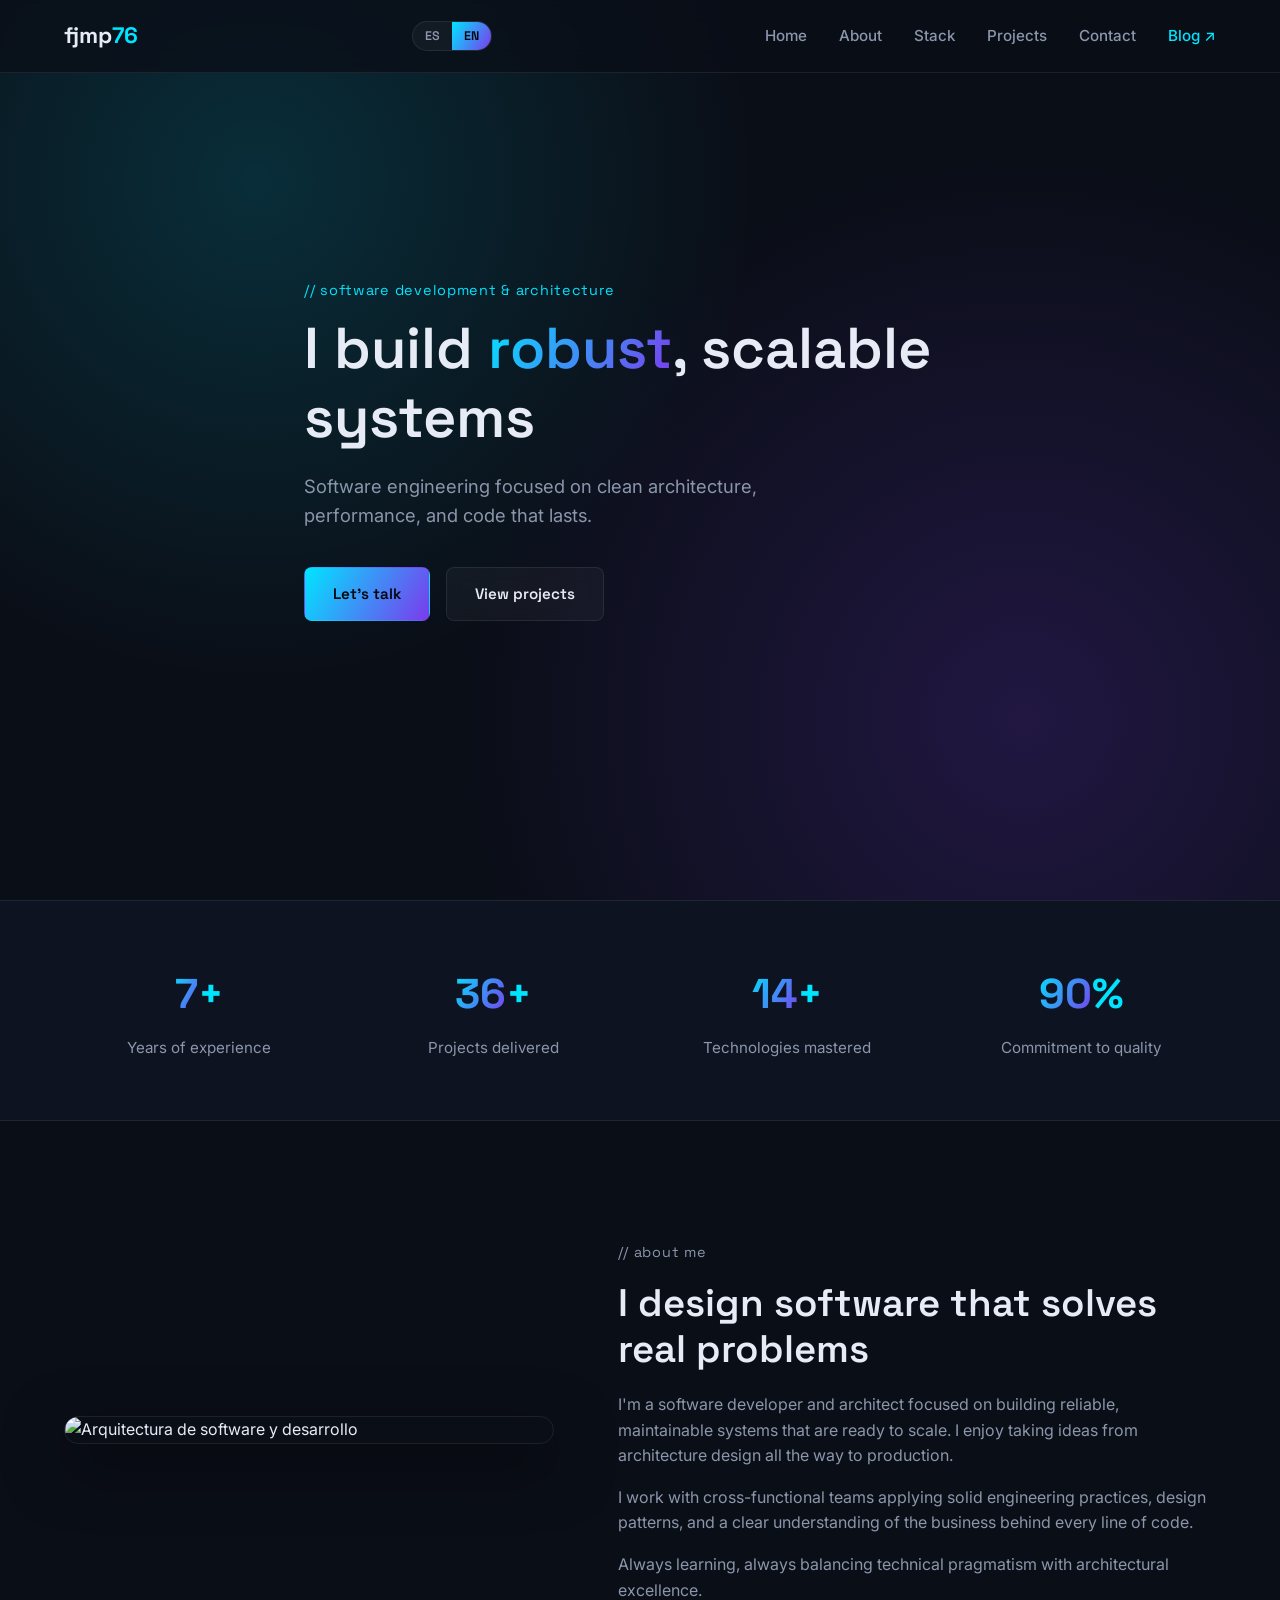
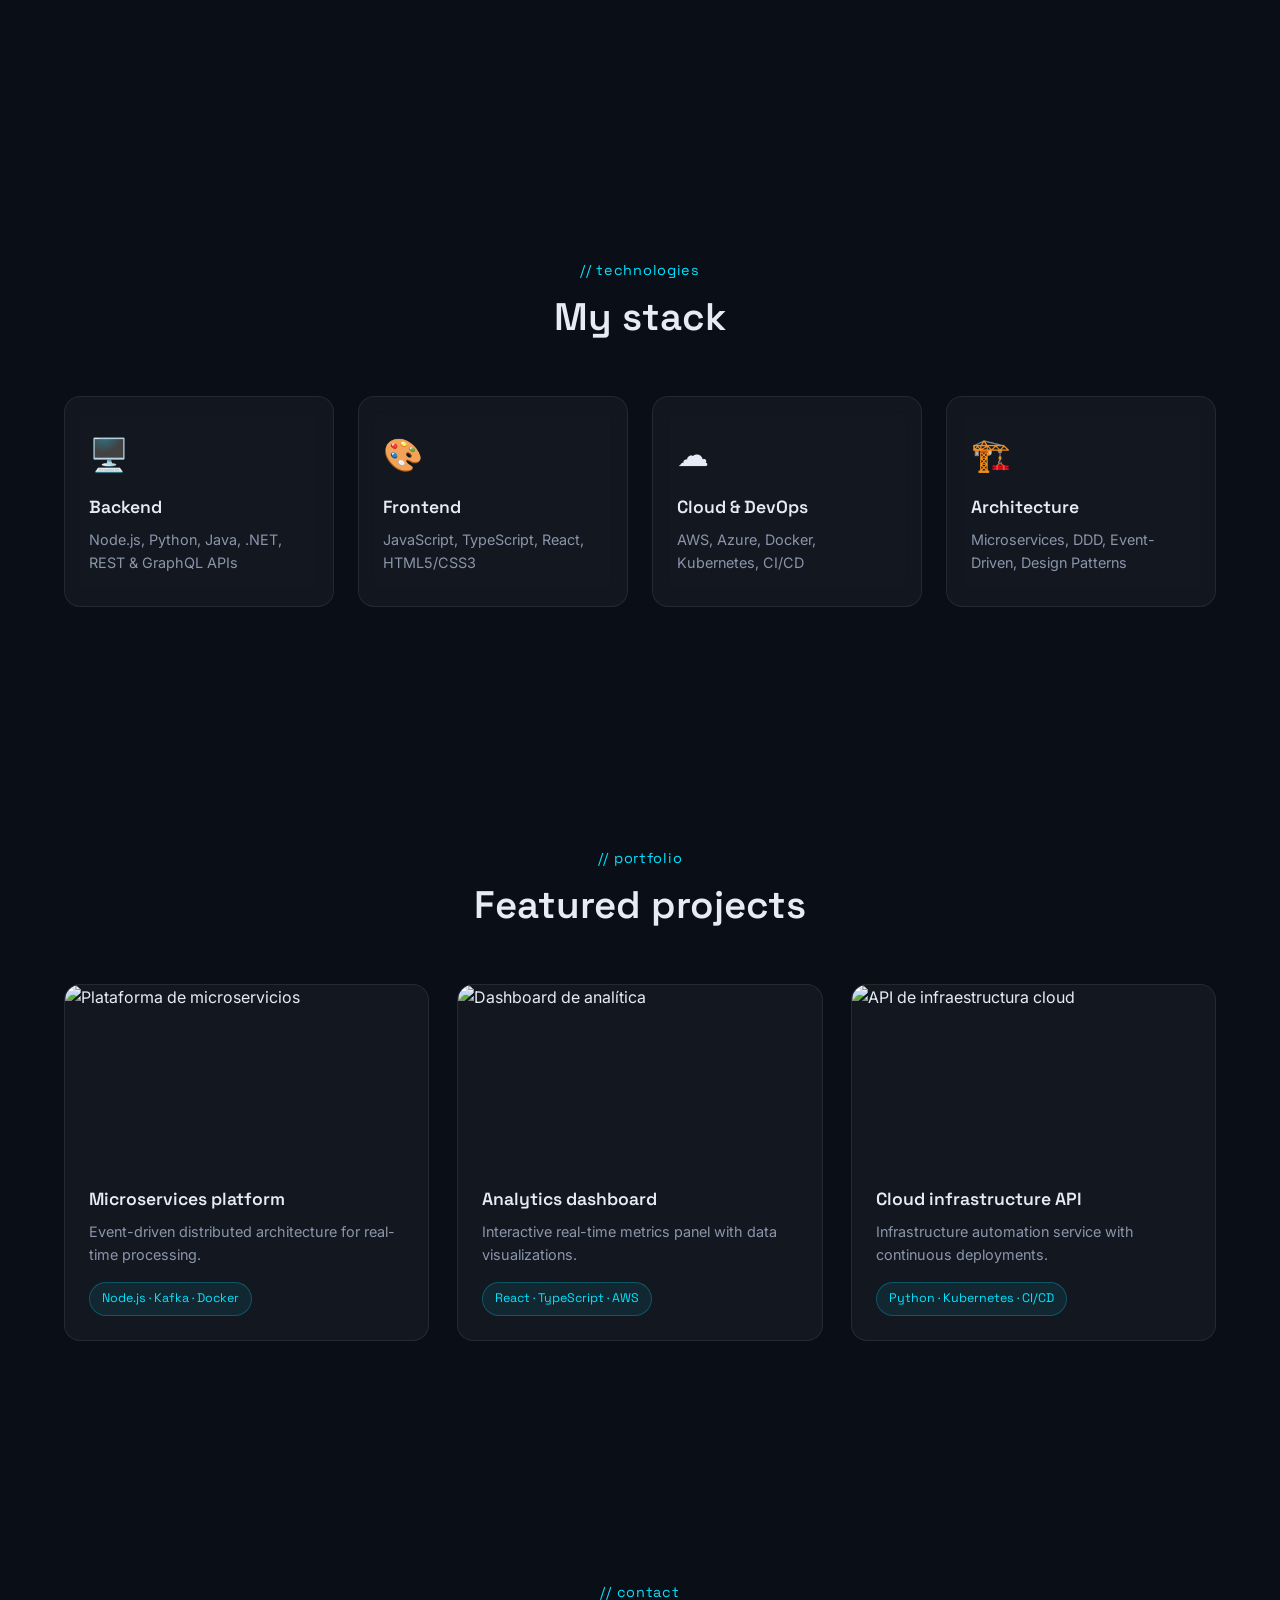
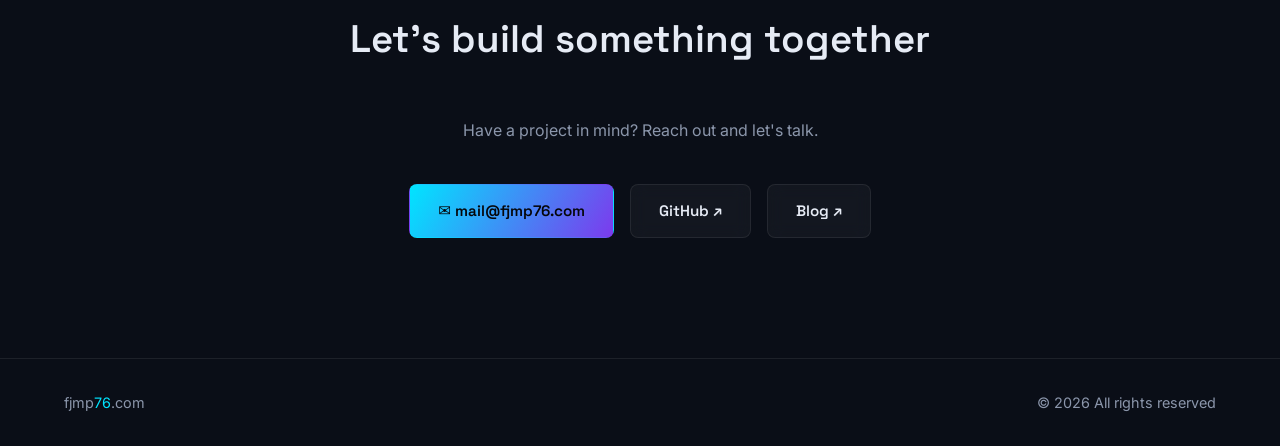
==== index.html @ 8eade1a6 "initial site" ====
<!DOCTYPE html>
<html lang="en">
<head>
<meta charset="UTF-8" />
<meta name="viewport" content="width=device-width, initial-scale=1.0" />
<title>fjmp76 — Software Developer &amp; Architect</title>
<meta name="description" content="fjmp76 — Desarrollo y arquitectura de software / Software development &amp; architecture. Contacto: mail@fjmp76.com" />
<link rel="icon" href="data:image/svg+xml,<svg xmlns=%22http://www.w3.org/2000/svg%22 viewBox=%220 0 100 100%22><text y=%22.9em%22 font-size=%2290%22>⚡</text></svg>" />
<link rel="preconnect" href="https://fonts.googleapis.com" />
<link rel="preconnect" href="https://fonts.gstatic.com" crossorigin />
<link href="https://fonts.googleapis.com/css2?family=Space+Grotesk:wght@400;500;600;700&family=Inter:wght@400;500;600&display=swap" rel="stylesheet" />
<link rel="stylesheet" href="css/style.css" />
</head>
<body>

<header class="site-header" id="top">
  <nav class="nav container">
    <a href="#top" class="logo">fjmp<span class="accent">76</span></a>
    <div class="nav-right">
      <div class="lang-switch" id="langSwitch" role="group" aria-label="Language selector">
        <button type="button" class="lang-btn" data-lang="es">ES</button>
        <button type="button" class="lang-btn active" data-lang="en">EN</button>
      </div>
      <button class="nav-toggle" id="navToggle" aria-label="Abrir menú" aria-expanded="false">
        <span></span><span></span><span></span>
      </button>
    </div>
    <ul class="nav-links" id="navLinks">
      <li><a href="#top" data-i18n="nav.home">Inicio</a></li>
      <li><a href="#about" data-i18n="nav.about">Sobre mí</a></li>
      <li><a href="#stack" data-i18n="nav.stack">Stack</a></li>
      <li><a href="#projects" data-i18n="nav.projects">Proyectos</a></li>
      <li><a href="#contact" data-i18n="nav.contact">Contacto</a></li>
      <li><a href="https://blog.fjmp76.com" target="_blank" rel="noopener" class="nav-blog">Blog ↗</a></li>
    </ul>
  </nav>
</header>

<main>

  <section class="hero">
    <div class="hero-bg" style="background-image:url('https://images.unsplash.com/photo-1518770660439-4636190af475?auto=format&fit=crop&w=1920&q=80');"></div>
    <div class="hero-overlay"></div>
    <div class="container hero-content">
      <p class="eyebrow" data-i18n="hero.eyebrow">// desarrollo &amp; arquitectura de software</p>
      <h1 data-i18n-html="hero.title">Construyo sistemas <span class="gradient-text">robustos</span> y escalables</h1>
      <p class="hero-tagline" data-i18n="hero.tagline">Ingeniería de software con foco en arquitectura limpia, rendimiento y código que perdura.</p>
      <div class="hero-actions">
        <a href="#contact" class="btn btn-primary" data-i18n="hero.cta1">Hablemos</a>
        <a href="#projects" class="btn btn-ghost" data-i18n="hero.cta2">Ver proyectos</a>
      </div>
    </div>
  </section>

  <section class="stats reveal">
    <div class="container stats-grid">
      <div class="stat">
        <span class="stat-number" data-target="8">0</span><span class="stat-suffix">+</span>
        <p data-i18n="stats.exp">Años de experiencia</p>
      </div>
      <div class="stat">
        <span class="stat-number" data-target="40">0</span><span class="stat-suffix">+</span>
        <p data-i18n="stats.projects">Proyectos entregados</p>
      </div>
      <div class="stat">
        <span class="stat-number" data-target="15">0</span><span class="stat-suffix">+</span>
        <p data-i18n="stats.tech">Tecnologías dominadas</p>
      </div>
      <div class="stat">
        <span class="stat-number" data-target="100">0</span><span class="stat-suffix">%</span>
        <p data-i18n="stats.quality">Compromiso con la calidad</p>
      </div>
    </div>
  </section>

  <section id="about" class="about reveal">
    <div class="container about-grid">
      <div class="about-image">
        <img src="https://images.unsplash.com/photo-1555066931-4365d14bab8c?auto=format&fit=crop&w=900&q=80" alt="Arquitectura de software y desarrollo" loading="lazy" />
      </div>
      <div class="about-text">
        <p class="eyebrow" data-i18n="about.eyebrow">// sobre mí</p>
        <h2 data-i18n="about.title">Diseño software que resuelve problemas reales</h2>
        <p data-i18n="about.p1">Soy desarrollador y arquitecto de software enfocado en construir sistemas confiables, mantenibles y preparados para escalar. Disfruto llevar ideas desde el diseño de arquitectura hasta producción.</p>
        <p data-i18n="about.p2">Trabajo con equipos multidisciplinarios aplicando buenas prácticas de ingeniería, patrones de diseño y una visión clara del negocio detrás de cada línea de código.</p>
        <p data-i18n="about.p3">Siempre en constante aprendizaje, buscando el balance entre pragmatismo técnico y excelencia arquitectónica.</p>
      </div>
    </div>
  </section>

  <section id="stack" class="stack reveal">
    <div class="container">
      <p class="eyebrow center" data-i18n="stack.eyebrow">// tecnologías</p>
      <h2 class="center" data-i18n="stack.title">Mi stack</h2>
      <div class="stack-grid">
        <article class="stack-card">
          <div class="stack-icon">🖥️</div>
          <h3 data-i18n="stack.backend.title">Backend</h3>
          <p data-i18n="stack.backend.desc">Node.js, Python, Java, .NET, APIs REST &amp; GraphQL</p>
        </article>
        <article class="stack-card">
          <div class="stack-icon">🎨</div>
          <h3 data-i18n="stack.frontend.title">Frontend</h3>
          <p data-i18n="stack.frontend.desc">JavaScript, TypeScript, React, HTML5/CSS3</p>
        </article>
        <article class="stack-card">
          <div class="stack-icon">☁️</div>
          <h3 data-i18n="stack.cloud.title">Cloud &amp; DevOps</h3>
          <p data-i18n="stack.cloud.desc">AWS, Azure, Docker, Kubernetes, CI/CD</p>
        </article>
        <article class="stack-card">
          <div class="stack-icon">🏗️</div>
          <h3 data-i18n="stack.arch.title">Arquitectura</h3>
          <p data-i18n="stack.arch.desc">Microservicios, DDD, Event-Driven, Patrones de diseño</p>
        </article>
      </div>
    </div>
  </section>

  <section id="projects" class="projects reveal">
    <div class="container">
      <p class="eyebrow center" data-i18n="projects.eyebrow">// portafolio</p>
      <h2 class="center" data-i18n="projects.title">Proyectos destacados</h2>
      <div class="projects-grid">
        <article class="project-card">
          <img src="https://images.unsplash.com/photo-1461749280684-dccba630e2f6?auto=format&fit=crop&w=800&q=80" alt="Plataforma de microservicios" loading="lazy" />
          <div class="project-info">
            <h3 data-i18n="projects.p1.title">Plataforma de microservicios</h3>
            <p data-i18n="projects.p1.desc">Arquitectura distribuida orientada a eventos para procesamiento en tiempo real.</p>
            <span class="tag">Node.js · Kafka · Docker</span>
          </div>
        </article>
        <article class="project-card">
          <img src="https://images.unsplash.com/photo-1498050108023-c5249f4df085?auto=format&fit=crop&w=800&q=80" alt="Dashboard de analítica" loading="lazy" />
          <div class="project-info">
            <h3 data-i18n="projects.p2.title">Dashboard de analítica</h3>
            <p data-i18n="projects.p2.desc">Panel interactivo de métricas en tiempo real con visualizaciones de datos.</p>
            <span class="tag">React · TypeScript · AWS</span>
          </div>
        </article>
        <article class="project-card">
          <img src="https://images.unsplash.com/photo-1550439062-609e1531270e?auto=format&fit=crop&w=800&q=80" alt="API de infraestructura cloud" loading="lazy" />
          <div class="project-info">
            <h3 data-i18n="projects.p3.title">API de infraestructura cloud</h3>
            <p data-i18n="projects.p3.desc">Servicio de automatización de infraestructura con despliegues continuos.</p>
            <span class="tag">Python · Kubernetes · CI/CD</span>
          </div>
        </article>
      </div>
    </div>
  </section>

  <section id="contact" class="contact reveal">
    <div class="container contact-content">
      <p class="eyebrow center" data-i18n="contact.eyebrow">// contacto</p>
      <h2 class="center" data-i18n="contact.title">Construyamos algo juntos</h2>
      <p class="center contact-sub" data-i18n="contact.sub">¿Tienes un proyecto en mente? Escríbeme y conversemos.</p>
      <div class="contact-links">
        <a href="mailto:mail@fjmp76.com" class="btn btn-primary">✉️ mail@fjmp76.com</a>
        <a href="https://github.com/fjmp76" target="_blank" rel="noopener" class="btn btn-ghost">GitHub ↗</a>
        <a href="https://blog.fjmp76.com" target="_blank" rel="noopener" class="btn btn-ghost">Blog ↗</a>
      </div>
    </div>
  </section>

</main>

<footer class="site-footer">
  <div class="container footer-content">
    <span>fjmp<span class="accent">76</span>.com</span>
    <span>© <span id="year"></span> <span data-i18n="footer.rights">Todos los derechos reservados</span></span>
  </div>
</footer>

<script src="js/main.js"></script>
</body>
</html>
---- css/style.css ----
:root {
  --bg: #0a0e17;
  --bg-alt: #0d1320;
  --surface: rgba(255, 255, 255, 0.04);
  --surface-border: rgba(255, 255, 255, 0.08);
  --text: #e6ebf5;
  --text-muted: #8b96ab;
  --cyan: #00e5ff;
  --violet: #7c3aed;
  --magenta: #ff2fb1;
  --gradient: linear-gradient(120deg, var(--cyan), var(--violet));
  --font-display: "Space Grotesk", "Inter", system-ui, sans-serif;
  --font-body: "Inter", system-ui, sans-serif;
}

* { box-sizing: border-box; margin: 0; padding: 0; }

html { scroll-behavior: smooth; }

body {
  background: var(--bg);
  color: var(--text);
  font-family: var(--font-body);
  line-height: 1.6;
  overflow-x: hidden;
}

img { max-width: 100%; display: block; }

.container {
  width: 100%;
  max-width: 1200px;
  margin: 0 auto;
  padding: 0 24px;
}

h1, h2, h3 { font-family: var(--font-display); font-weight: 600; line-height: 1.2; }

.accent { color: var(--cyan); }

.gradient-text {
  background: var(--gradient);
  -webkit-background-clip: text;
  background-clip: text;
  color: transparent;
}

.eyebrow {
  font-family: var(--font-display);
  color: var(--cyan);
  letter-spacing: 0.05em;
  font-size: 0.9rem;
  margin-bottom: 12px;
}

.center { text-align: center; margin-left: auto; margin-right: auto; }

.btn {
  display: inline-block;
  padding: 14px 28px;
  border-radius: 8px;
  font-family: var(--font-display);
  font-weight: 600;
  font-size: 0.95rem;
  text-decoration: none;
  transition: transform 0.2s ease, box-shadow 0.2s ease, background 0.2s ease;
  border: 1px solid transparent;
}

.btn-primary {
  background: var(--gradient);
  color: #05060a;
}

.btn-primary:hover {
  transform: translateY(-2px);
  box-shadow: 0 10px 30px rgba(0, 229, 255, 0.25);
}

.btn-ghost {
  color: var(--text);
  border-color: var(--surface-border);
  background: var(--surface);
  backdrop-filter: blur(8px);
}

.btn-ghost:hover {
  transform: translateY(-2px);
  border-color: var(--cyan);
}

/* Header */
.site-header {
  position: fixed;
  top: 0;
  left: 0;
  right: 0;
  z-index: 100;
  background: rgba(10, 14, 23, 0.75);
  backdrop-filter: blur(12px);
  border-bottom: 1px solid var(--surface-border);
}

.nav {
  display: flex;
  align-items: center;
  justify-content: space-between;
  height: 72px;
}

.logo {
  font-family: var(--font-display);
  font-size: 1.4rem;
  font-weight: 700;
  color: var(--text);
  text-decoration: none;
}

.nav-links {
  list-style: none;
  display: flex;
  gap: 32px;
  align-items: center;
}

.nav-links a {
  color: var(--text-muted);
  text-decoration: none;
  font-size: 0.95rem;
  font-weight: 500;
  transition: color 0.2s ease;
}

.nav-links a:hover { color: var(--cyan); }

.nav-blog { color: var(--cyan) !important; }

.nav-right {
  display: flex;
  align-items: center;
  gap: 16px;
}

.lang-switch {
  display: flex;
  border: 1px solid var(--surface-border);
  border-radius: 20px;
  overflow: hidden;
  background: var(--surface);
}

.lang-btn {
  border: none;
  background: transparent;
  color: var(--text-muted);
  font-family: var(--font-display);
  font-size: 0.78rem;
  font-weight: 600;
  padding: 6px 12px;
  cursor: pointer;
  transition: background 0.2s ease, color 0.2s ease;
}

.lang-btn.active {
  background: var(--gradient);
  color: #05060a;
}

.nav-toggle {
  display: none;
  flex-direction: column;
  gap: 5px;
  background: none;
  border: none;
  cursor: pointer;
  padding: 8px;
}

.nav-toggle span {
  width: 24px;
  height: 2px;
  background: var(--text);
  transition: all 0.25s ease;
}

/* Hero */
.hero {
  position: relative;
  min-height: 100vh;
  display: flex;
  align-items: center;
  overflow: hidden;
}

.hero-bg {
  position: absolute;
  inset: 0;
  background-size: cover;
  background-position: center;
  transform: scale(1.05);
}

.hero-overlay {
  position: absolute;
  inset: 0;
  background:
    radial-gradient(circle at 20% 20%, rgba(0, 229, 255, 0.15), transparent 40%),
    radial-gradient(circle at 80% 80%, rgba(124, 58, 237, 0.2), transparent 45%),
    linear-gradient(180deg, rgba(10, 14, 23, 0.85), rgba(10, 14, 23, 0.97));
}

.hero-content {
  position: relative;
  z-index: 1;
  max-width: 720px;
}

.hero h1 {
  font-size: clamp(2.2rem, 5vw, 3.6rem);
  margin-bottom: 20px;
}

.hero-tagline {
  color: var(--text-muted);
  font-size: 1.15rem;
  max-width: 560px;
  margin-bottom: 36px;
}

.hero-actions { display: flex; gap: 16px; flex-wrap: wrap; }

/* Stats */
.stats { padding: 60px 0; border-top: 1px solid var(--surface-border); border-bottom: 1px solid var(--surface-border); background: var(--bg-alt); }

.stats-grid {
  display: grid;
  grid-template-columns: repeat(4, 1fr);
  gap: 24px;
  text-align: center;
}

.stat-number {
  font-family: var(--font-display);
  font-size: 2.6rem;
  font-weight: 700;
  background: var(--gradient);
  -webkit-background-clip: text;
  background-clip: text;
  color: transparent;
}

.stat-suffix {
  font-family: var(--font-display);
  font-size: 2.6rem;
  font-weight: 700;
  color: var(--cyan);
}

.stat p { color: var(--text-muted); margin-top: 8px; font-size: 0.95rem; }

/* Section spacing */
section:not(.hero):not(.stats) { padding: 120px 0; }

/* About */
.about-grid {
  display: grid;
  grid-template-columns: 0.9fr 1.1fr;
  gap: 64px;
  align-items: center;
}

.about-image img {
  border-radius: 16px;
  border: 1px solid var(--surface-border);
  box-shadow: 0 20px 60px rgba(0, 0, 0, 0.5);
}

.about-text h2 { font-size: clamp(1.8rem, 3vw, 2.4rem); margin-bottom: 20px; }
.about-text p { color: var(--text-muted); margin-bottom: 16px; }

/* Stack */
.stack h2, .projects h2, .contact h2 { font-size: clamp(1.8rem, 3vw, 2.4rem); margin-bottom: 56px; }

.stack-grid {
  display: grid;
  grid-template-columns: repeat(4, 1fr);
  gap: 24px;
}

.stack-card {
  background: var(--surface);
  border: 1px solid var(--surface-border);
  border-radius: 16px;
  padding: 32px 24px;
  backdrop-filter: blur(10px);
  transition: transform 0.25s ease, border-color 0.25s ease, box-shadow 0.25s ease;
}

.stack-card:hover {
  transform: translateY(-6px);
  border-color: var(--cyan);
  box-shadow: 0 20px 40px rgba(0, 229, 255, 0.1);
}

.stack-icon { font-size: 2rem; margin-bottom: 16px; }
.stack-card h3 { margin-bottom: 10px; font-size: 1.1rem; }
.stack-card p { color: var(--text-muted); font-size: 0.9rem; }

/* Projects */
.projects-grid {
  display: grid;
  grid-template-columns: repeat(3, 1fr);
  gap: 28px;
}

.project-card {
  background: var(--surface);
  border: 1px solid var(--surface-border);
  border-radius: 16px;
  overflow: hidden;
  transition: transform 0.25s ease, box-shadow 0.25s ease;
}

.project-card:hover {
  transform: translateY(-6px);
  box-shadow: 0 20px 40px rgba(124, 58, 237, 0.2);
}

.project-card img { height: 180px; object-fit: cover; }

.project-info { padding: 24px; }
.project-info h3 { margin-bottom: 10px; font-size: 1.1rem; }
.project-info p { color: var(--text-muted); font-size: 0.9rem; margin-bottom: 16px; }

.tag {
  display: inline-block;
  font-size: 0.78rem;
  color: var(--cyan);
  background: rgba(0, 229, 255, 0.08);
  border: 1px solid rgba(0, 229, 255, 0.25);
  padding: 6px 12px;
  border-radius: 20px;
  font-family: var(--font-display);
}

/* Contact */
.contact-sub { color: var(--text-muted); margin-bottom: 40px; }
.contact-links { display: flex; gap: 16px; justify-content: center; flex-wrap: wrap; }

/* Footer */
.site-footer {
  border-top: 1px solid var(--surface-border);
  padding: 32px 0;
}

.footer-content {
  display: flex;
  justify-content: space-between;
  color: var(--text-muted);
  font-size: 0.9rem;
  flex-wrap: wrap;
  gap: 8px;
}

/* Scroll reveal */
.reveal { opacity: 0; transform: translateY(24px); transition: opacity 0.6s ease, transform 0.6s ease; }
.reveal.visible { opacity: 1; transform: translateY(0); }

/* Responsive */
@media (max-width: 900px) {
  .stack-grid { grid-template-columns: repeat(2, 1fr); }
  .projects-grid { grid-template-columns: 1fr; }
  .stats-grid { grid-template-columns: repeat(2, 1fr); gap: 32px; }
  .about-grid { grid-template-columns: 1fr; gap: 32px; }
}

@media (max-width: 720px) {
  .nav-toggle { display: flex; }

  .nav-links {
    position: absolute;
    top: 72px;
    left: 0;
    right: 0;
    background: rgba(10, 14, 23, 0.98);
    flex-direction: column;
    align-items: flex-start;
    padding: 24px;
    gap: 20px;
    border-bottom: 1px solid var(--surface-border);
    transform: translateY(-150%);
    opacity: 0;
    transition: transform 0.3s ease, opacity 0.3s ease;
  }

  .nav-links.open { transform: translateY(0); opacity: 1; }

  section:not(.hero):not(.stats) { padding: 80px 0; }
}
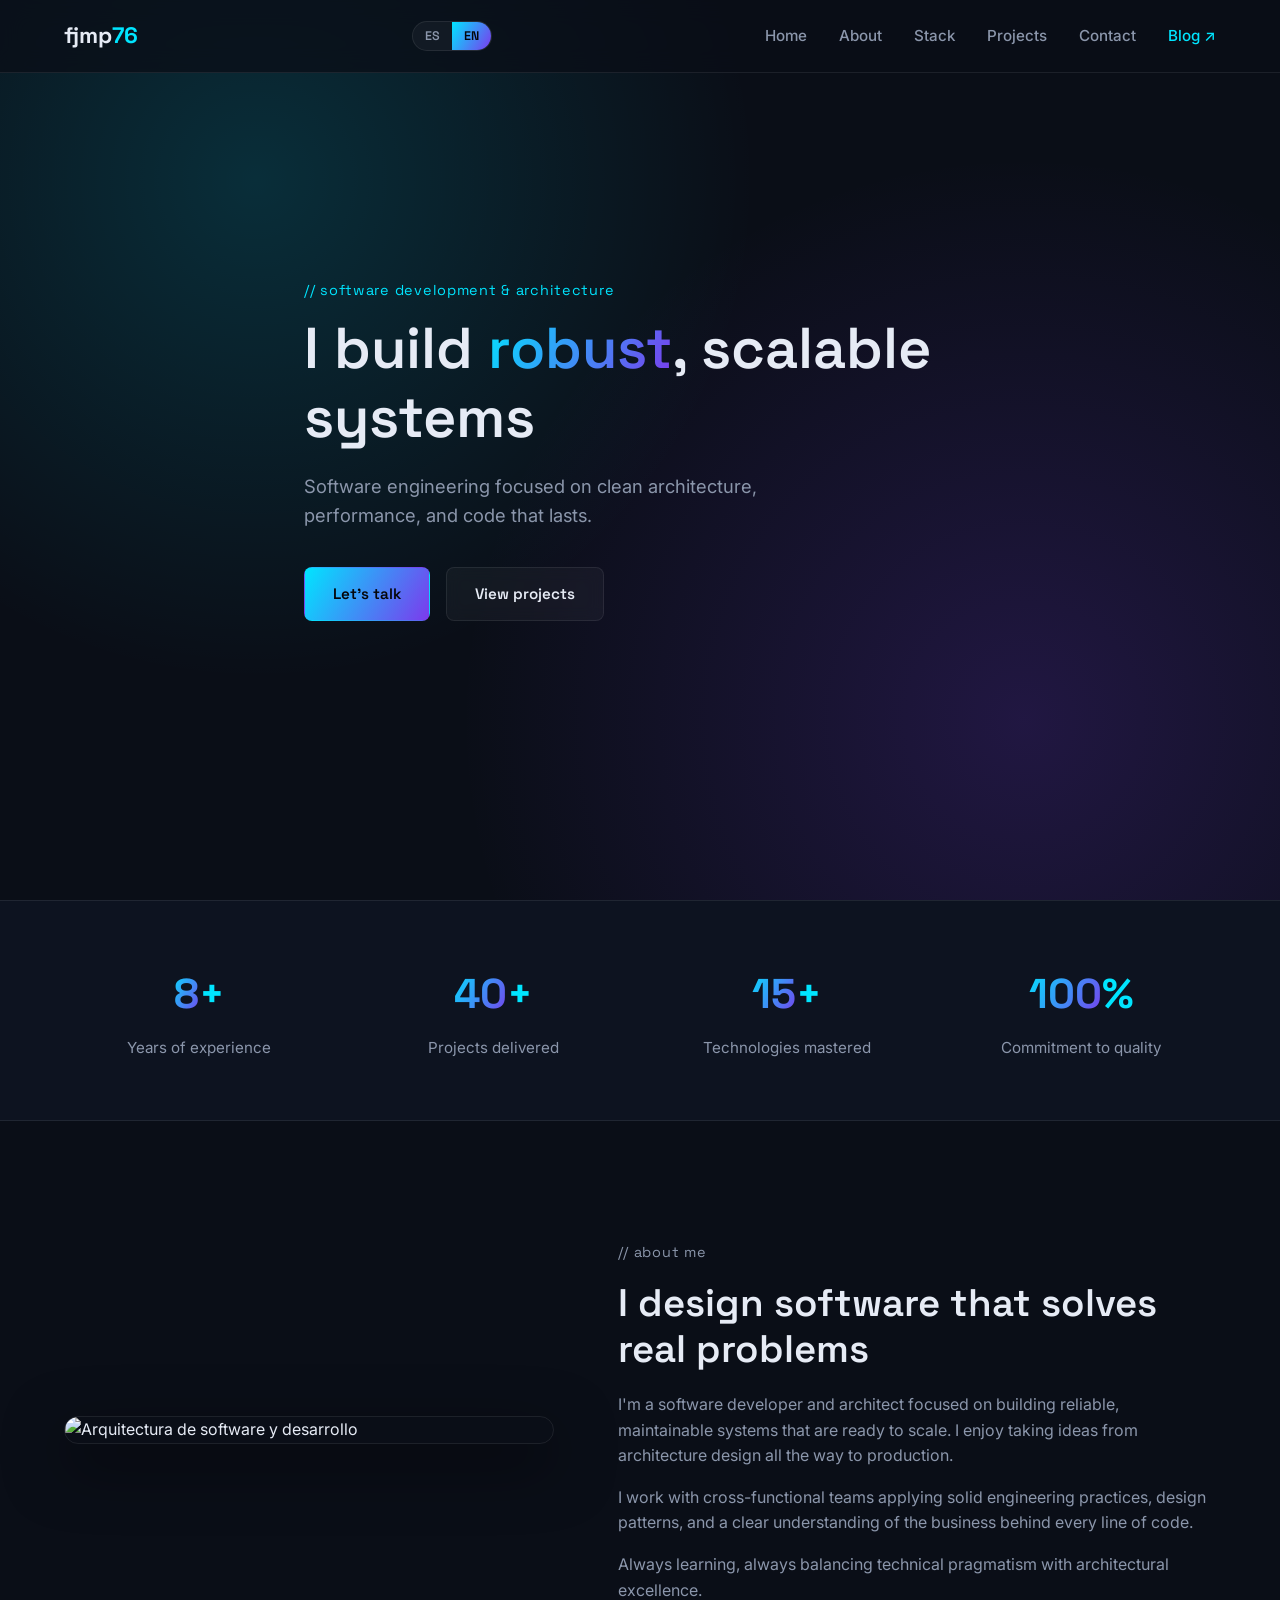
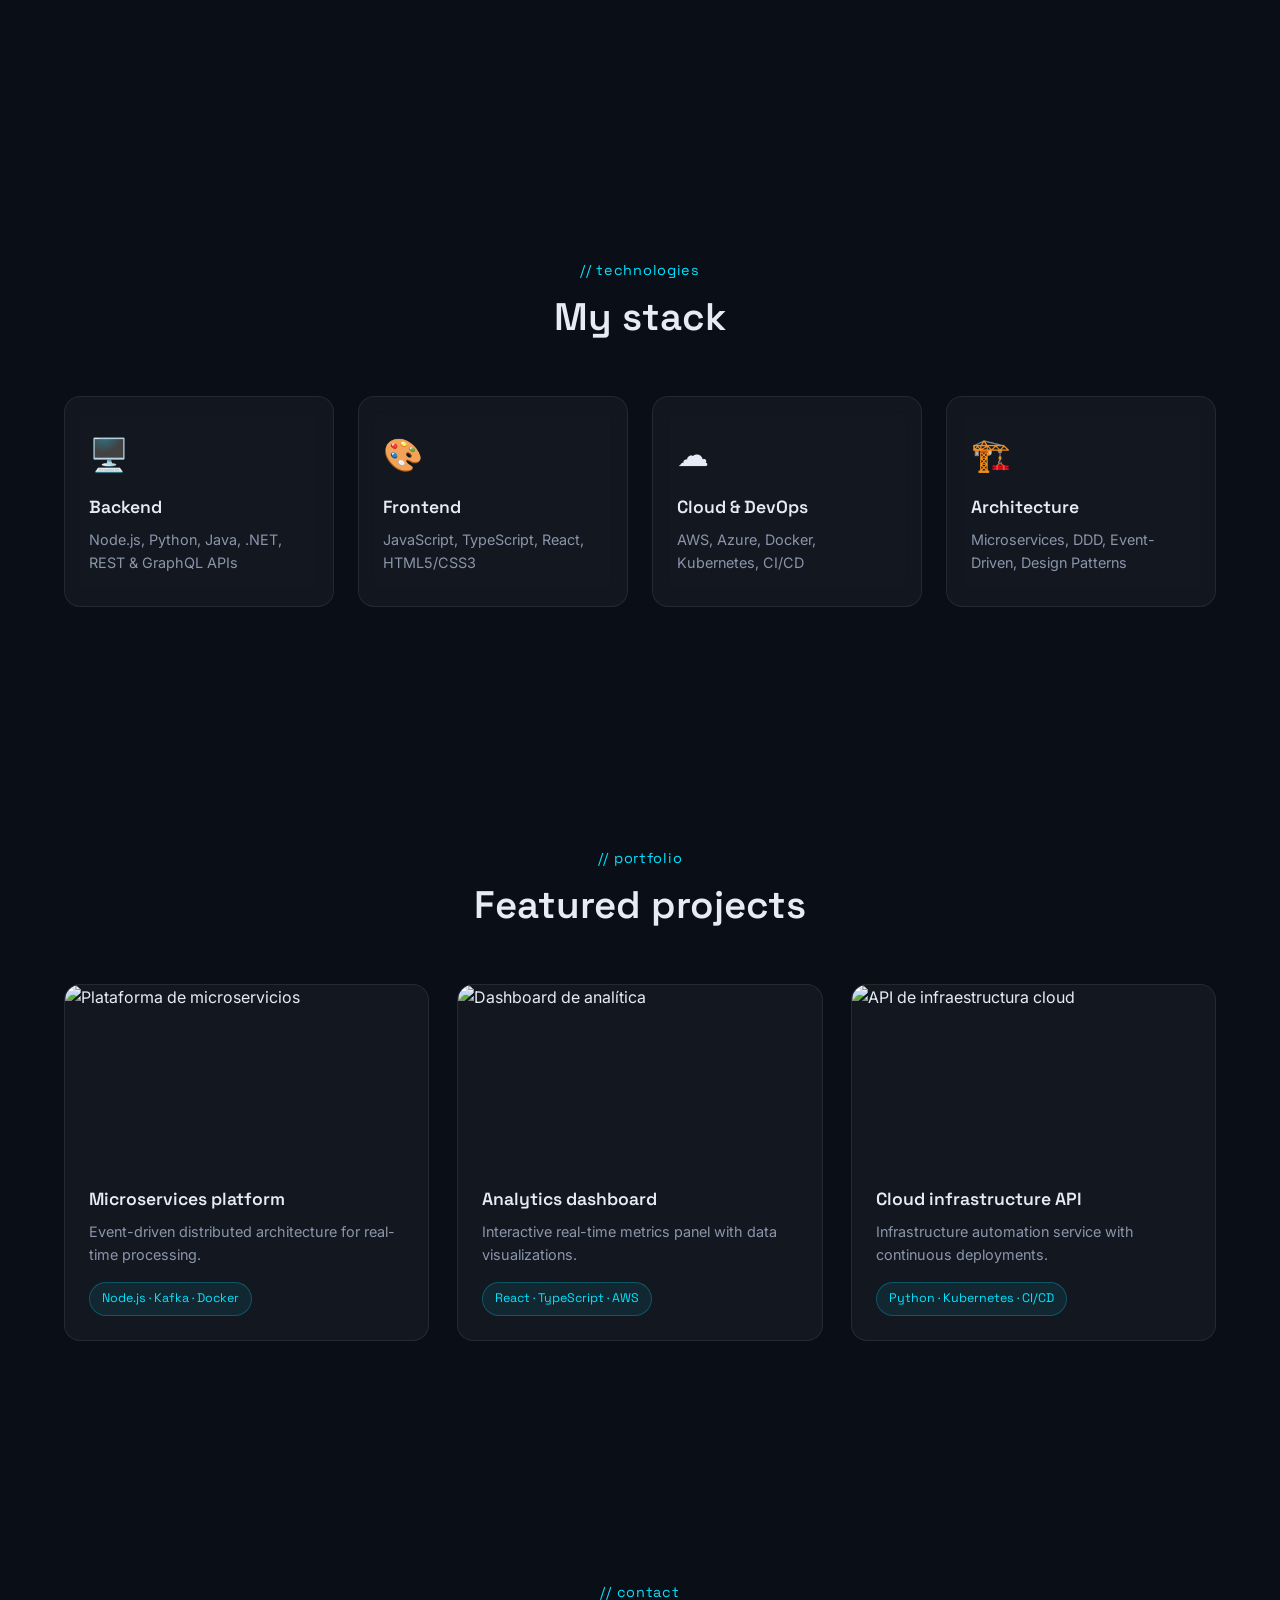
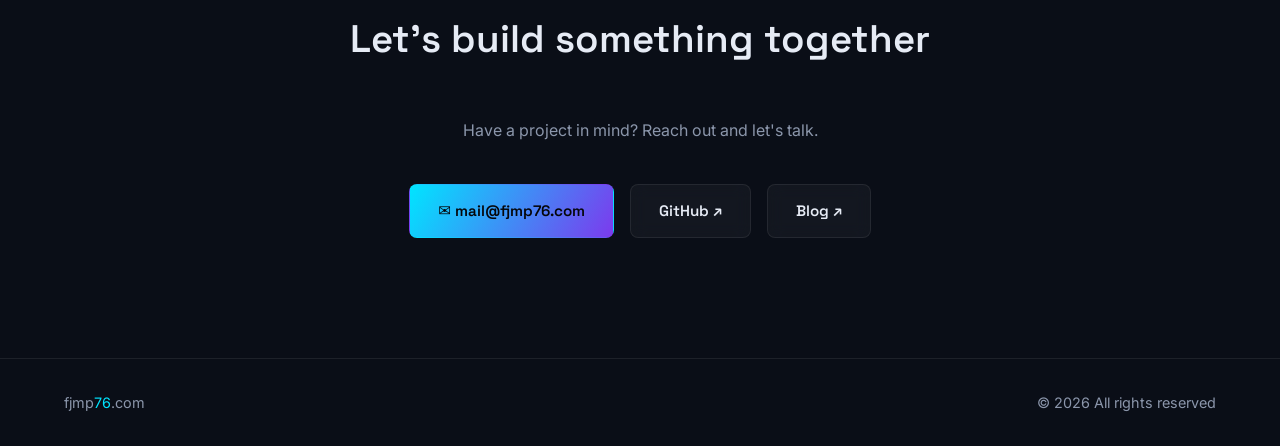
==== commit ec2c8a7f: "++" ====
--- a/index.html
+++ b/index.html
@@ -157,7 +157,7 @@
       <p class="center contact-sub" data-i18n="contact.sub">¿Tienes un proyecto en mente? Escríbeme y conversemos.</p>
       <div class="contact-links">
         <a href="mailto:mail@fjmp76.com" class="btn btn-primary">✉️ mail@fjmp76.com</a>
-        <a href="https://github.com/fjmp76" target="_blank" rel="noopener" class="btn btn-ghost">GitHub ↗</a>
+        <a href="https://github.com/fjmp76-dev" target="_blank" rel="noopener" class="btn btn-ghost">GitHub ↗</a>
         <a href="https://blog.fjmp76.com" target="_blank" rel="noopener" class="btn btn-ghost">Blog ↗</a>
       </div>
     </div>
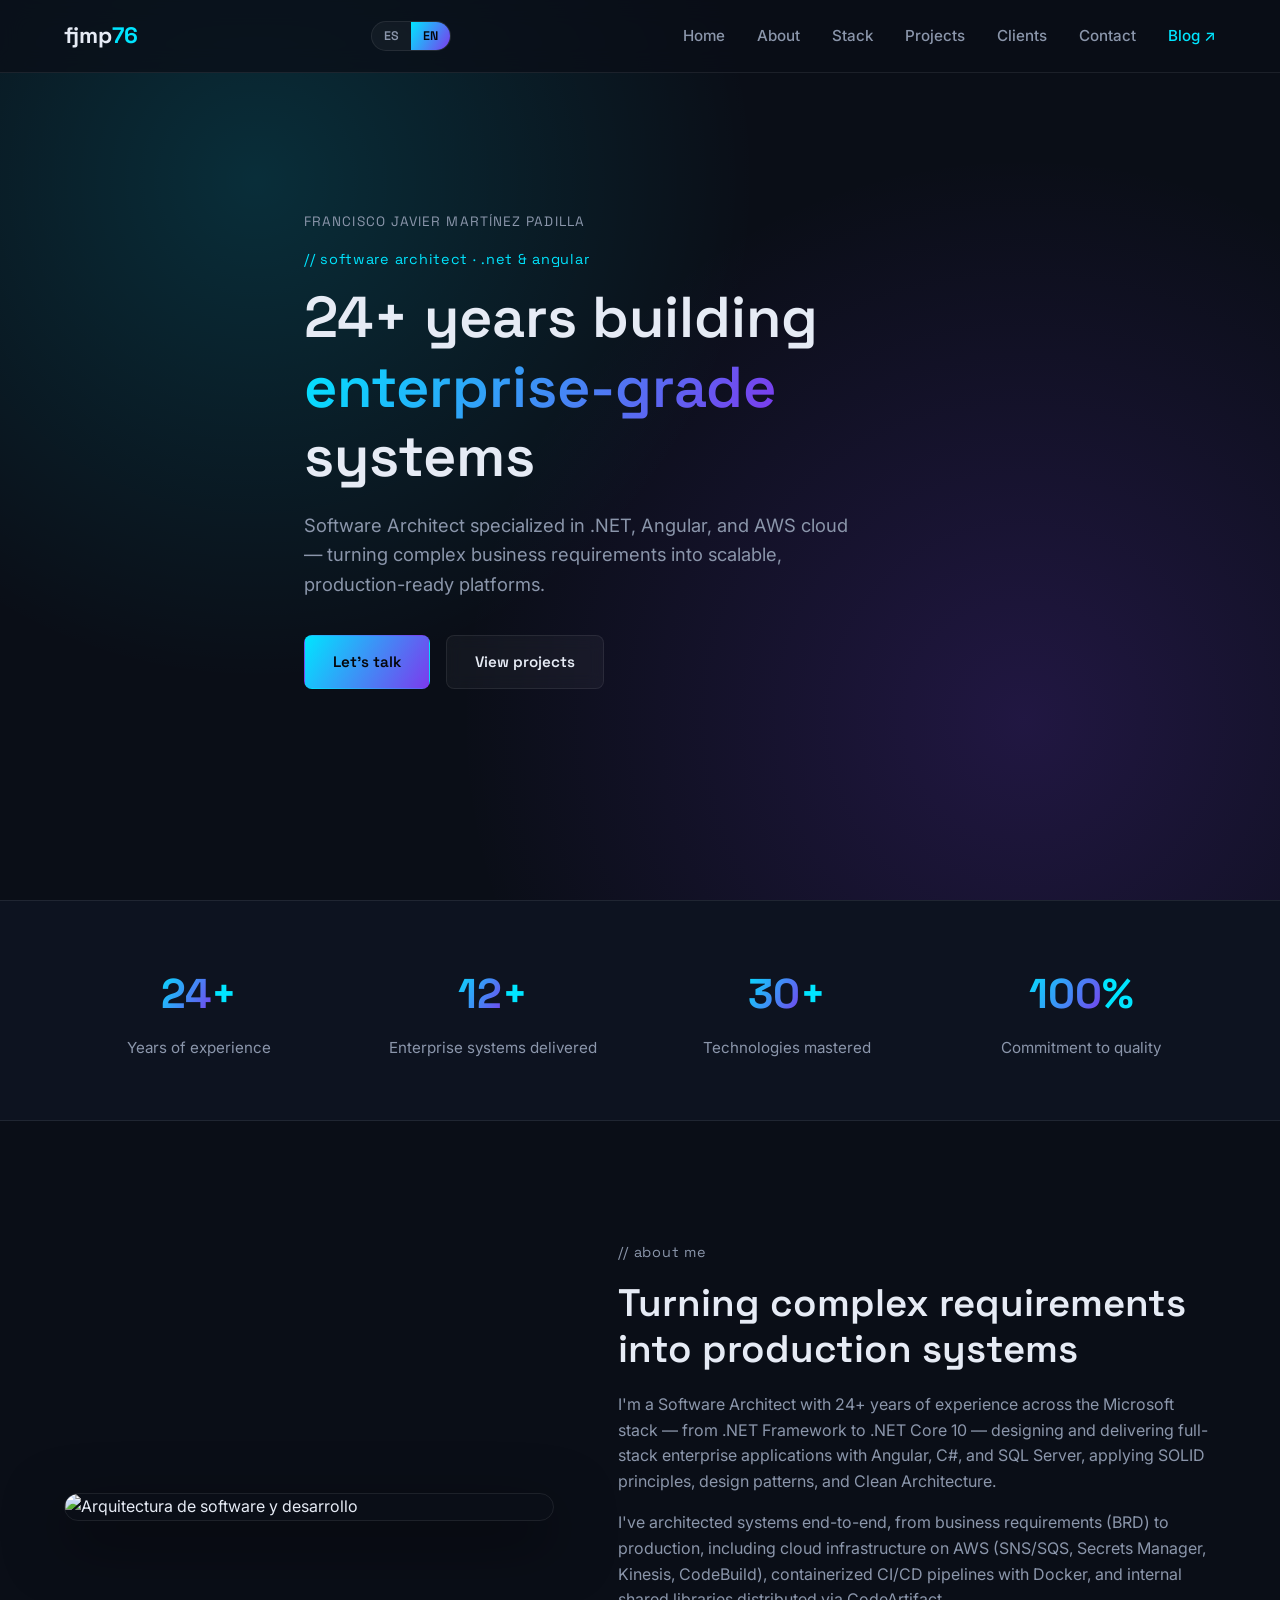
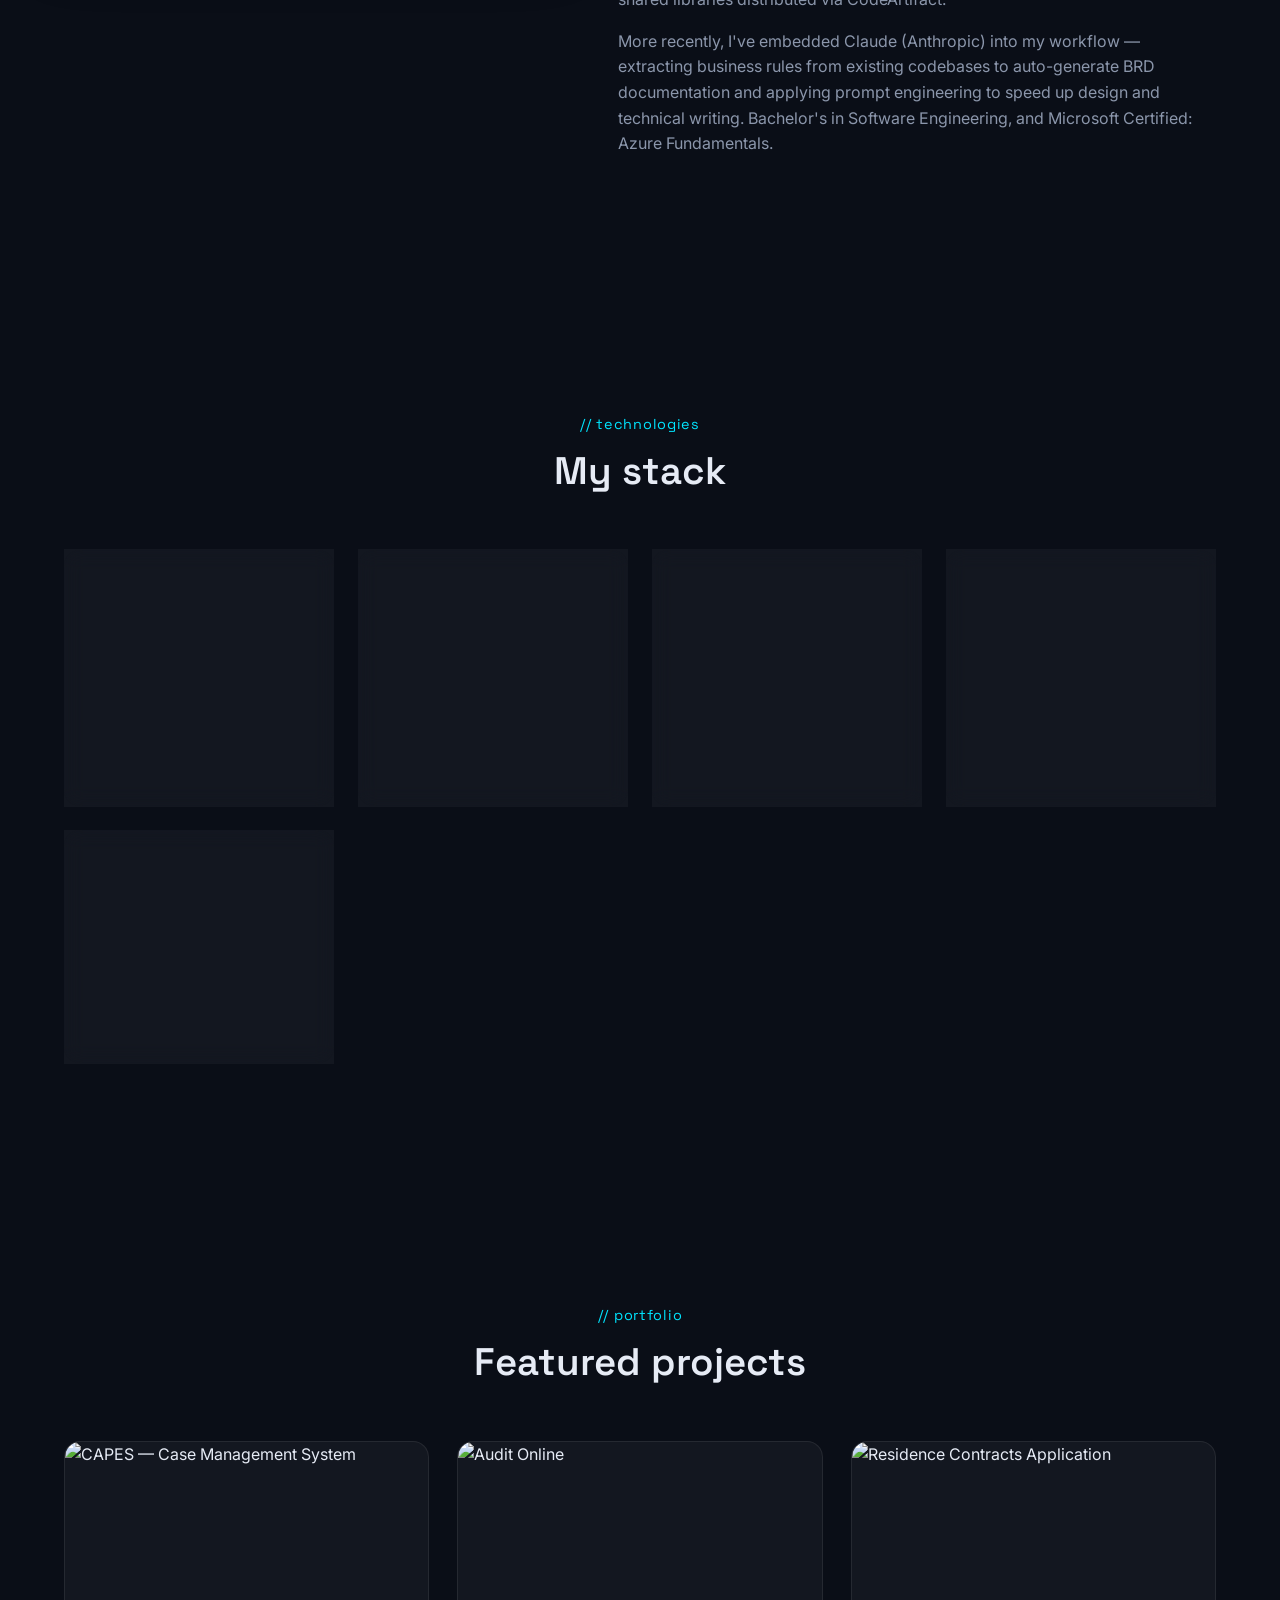
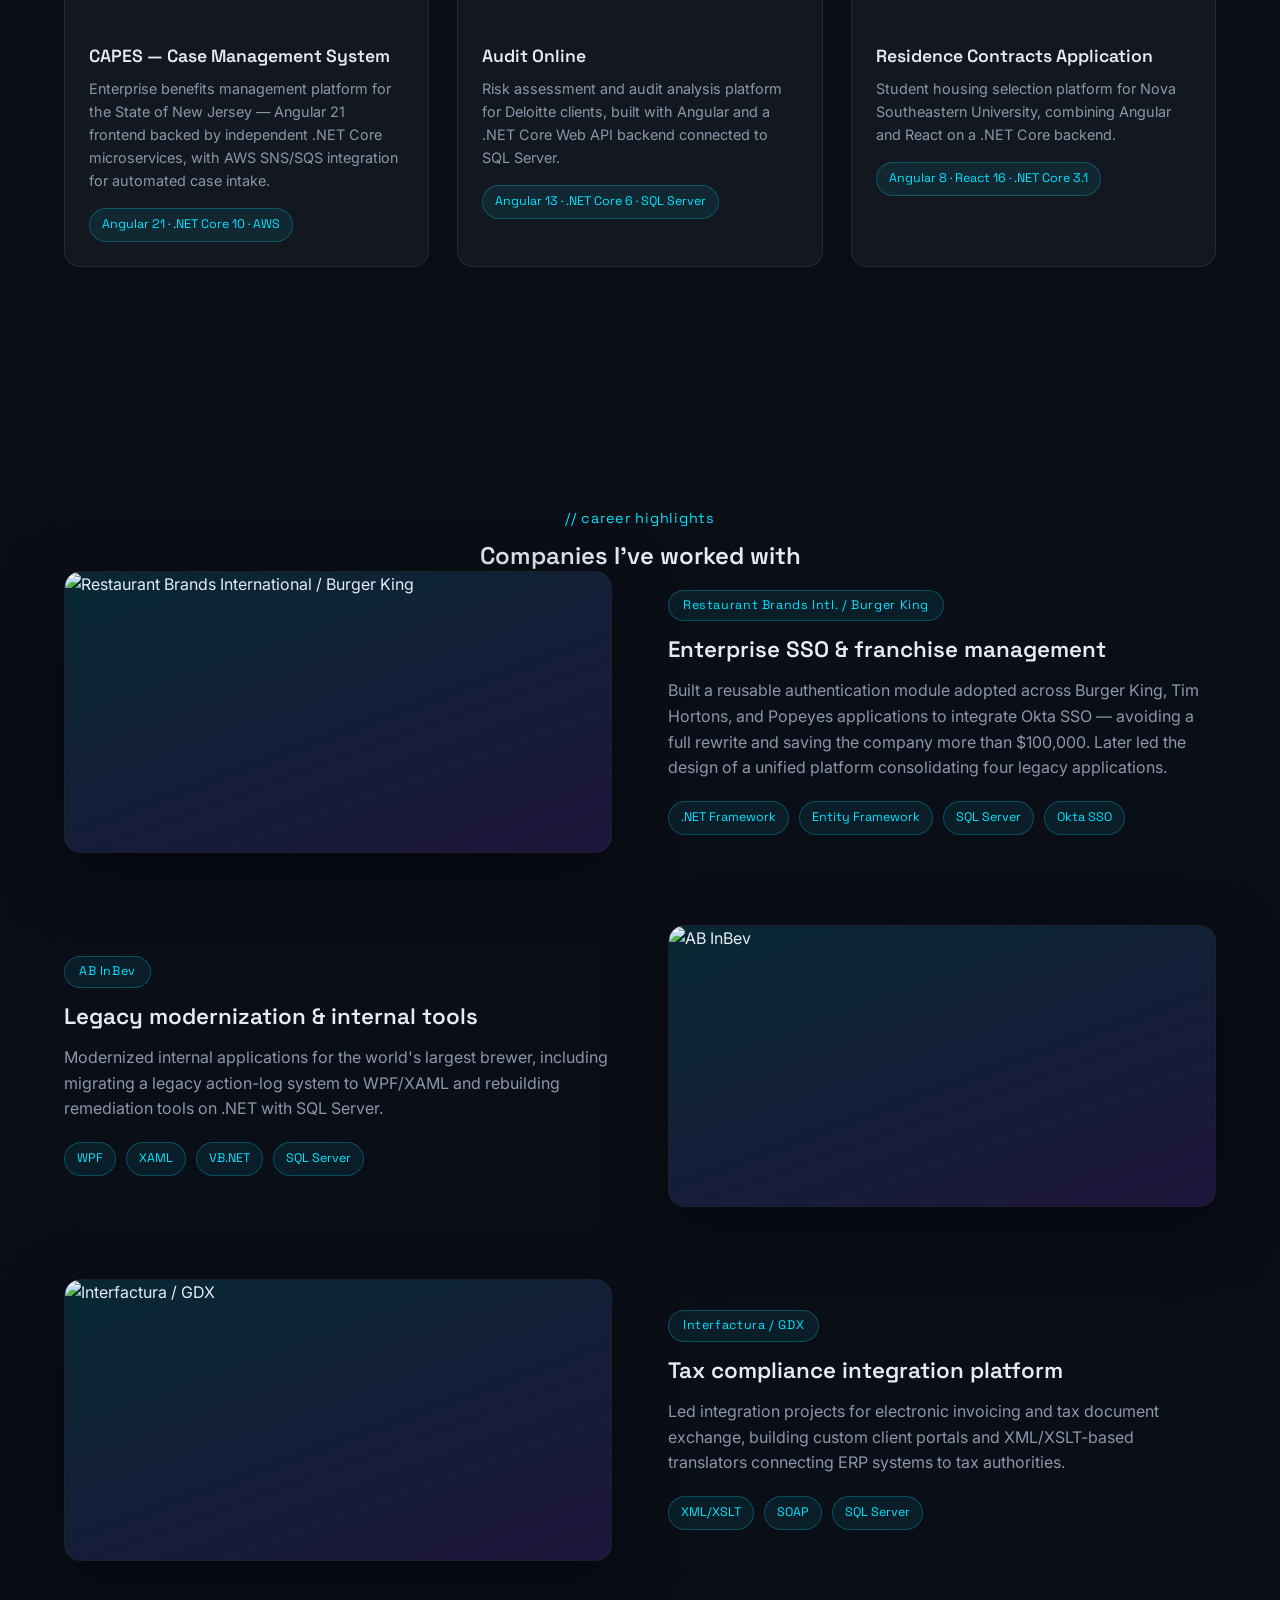
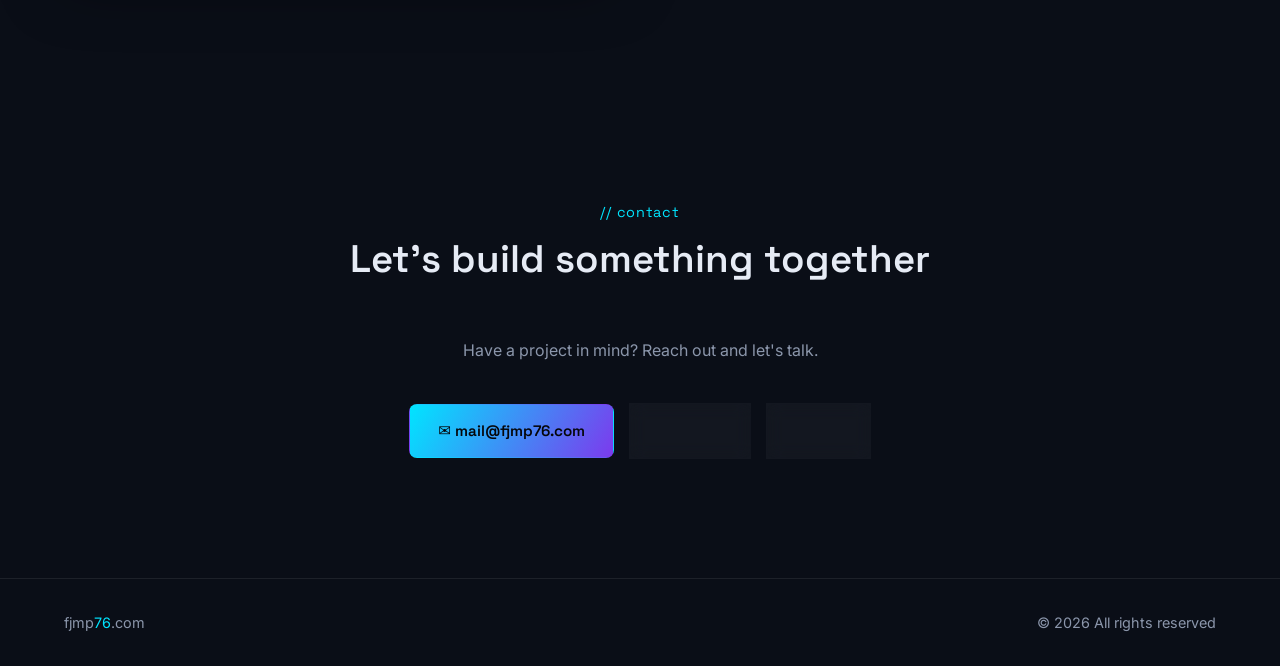
==== commit b6eb6214: "++" ====
--- a/index.html
+++ b/index.html
@@ -3,8 +3,8 @@
 <head>
 <meta charset="UTF-8" />
 <meta name="viewport" content="width=device-width, initial-scale=1.0" />
-<title>fjmp76 — Software Developer &amp; Architect</title>
-<meta name="description" content="fjmp76 — Desarrollo y arquitectura de software / Software development &amp; architecture. Contacto: mail@fjmp76.com" />
+<title>Francisco Martínez — Software Architect &amp; .NET/Angular Developer</title>
+<meta name="description" content="Francisco Javier Martínez Padilla — Software Architect with 24+ years building enterprise .NET, Angular, and AWS cloud systems. Contact: mail@fjmp76.com" />
 <link rel="icon" href="data:image/svg+xml,<svg xmlns=%22http://www.w3.org/2000/svg%22 viewBox=%220 0 100 100%22><text y=%22.9em%22 font-size=%2290%22>⚡</text></svg>" />
 <link rel="preconnect" href="https://fonts.googleapis.com" />
 <link rel="preconnect" href="https://fonts.gstatic.com" crossorigin />
@@ -30,6 +30,7 @@
       <li><a href="#about" data-i18n="nav.about">Sobre mí</a></li>
       <li><a href="#stack" data-i18n="nav.stack">Stack</a></li>
       <li><a href="#projects" data-i18n="nav.projects">Proyectos</a></li>
+      <li><a href="#clients" data-i18n="nav.clients">Clientes</a></li>
       <li><a href="#contact" data-i18n="nav.contact">Contacto</a></li>
       <li><a href="https://blog.fjmp76.com" target="_blank" rel="noopener" class="nav-blog">Blog ↗</a></li>
     </ul>
@@ -42,9 +43,10 @@
     <div class="hero-bg" style="background-image:url('https://images.unsplash.com/photo-1518770660439-4636190af475?auto=format&fit=crop&w=1920&q=80');"></div>
     <div class="hero-overlay"></div>
     <div class="container hero-content">
-      <p class="eyebrow" data-i18n="hero.eyebrow">// desarrollo &amp; arquitectura de software</p>
-      <h1 data-i18n-html="hero.title">Construyo sistemas <span class="gradient-text">robustos</span> y escalables</h1>
-      <p class="hero-tagline" data-i18n="hero.tagline">Ingeniería de software con foco en arquitectura limpia, rendimiento y código que perdura.</p>
+      <p class="hero-name">Francisco Javier Martínez Padilla</p>
+      <p class="eyebrow" data-i18n="hero.eyebrow">// software architect · .net &amp; angular</p>
+      <h1 data-i18n-html="hero.title">24+ years building <span class="gradient-text">enterprise-grade</span> systems</h1>
+      <p class="hero-tagline" data-i18n="hero.tagline">Software Architect specialized in .NET, Angular, and AWS cloud — turning complex business requirements into scalable, production-ready platforms.</p>
       <div class="hero-actions">
         <a href="#contact" class="btn btn-primary" data-i18n="hero.cta1">Hablemos</a>
         <a href="#projects" class="btn btn-ghost" data-i18n="hero.cta2">Ver proyectos</a>
@@ -55,15 +57,15 @@
   <section class="stats reveal">
     <div class="container stats-grid">
       <div class="stat">
-        <span class="stat-number" data-target="8">0</span><span class="stat-suffix">+</span>
+        <span class="stat-number" data-target="24">0</span><span class="stat-suffix">+</span>
         <p data-i18n="stats.exp">Años de experiencia</p>
       </div>
       <div class="stat">
-        <span class="stat-number" data-target="40">0</span><span class="stat-suffix">+</span>
-        <p data-i18n="stats.projects">Proyectos entregados</p>
-      </div>
-      <div class="stat">
-        <span class="stat-number" data-target="15">0</span><span class="stat-suffix">+</span>
+        <span class="stat-number" data-target="12">0</span><span class="stat-suffix">+</span>
+        <p data-i18n="stats.projects">Sistemas empresariales entregados</p>
+      </div>
+      <div class="stat">
+        <span class="stat-number" data-target="30">0</span><span class="stat-suffix">+</span>
         <p data-i18n="stats.tech">Tecnologías dominadas</p>
       </div>
       <div class="stat">
@@ -80,10 +82,10 @@
       </div>
       <div class="about-text">
         <p class="eyebrow" data-i18n="about.eyebrow">// sobre mí</p>
-        <h2 data-i18n="about.title">Diseño software que resuelve problemas reales</h2>
-        <p data-i18n="about.p1">Soy desarrollador y arquitecto de software enfocado en construir sistemas confiables, mantenibles y preparados para escalar. Disfruto llevar ideas desde el diseño de arquitectura hasta producción.</p>
-        <p data-i18n="about.p2">Trabajo con equipos multidisciplinarios aplicando buenas prácticas de ingeniería, patrones de diseño y una visión clara del negocio detrás de cada línea de código.</p>
-        <p data-i18n="about.p3">Siempre en constante aprendizaje, buscando el balance entre pragmatismo técnico y excelencia arquitectónica.</p>
+        <h2 data-i18n="about.title">Convierto requerimientos complejos en sistemas en producción</h2>
+        <p data-i18n="about.p1">Soy Arquitecto de Software con más de 24 años de experiencia en el stack de Microsoft — desde .NET Framework hasta .NET Core 10 — diseñando y entregando aplicaciones empresariales full-stack con Angular, C# y SQL Server, aplicando principios SOLID, patrones de diseño y Clean Architecture.</p>
+        <p data-i18n="about.p2">He arquitectado sistemas de punta a punta, desde el levantamiento de requerimientos (BRD) hasta producción, incluyendo infraestructura cloud en AWS (SNS/SQS, Secrets Manager, Kinesis, CodeBuild), pipelines de CI/CD con Docker, y librerías internas compartidas distribuidas vía CodeArtifact.</p>
+        <p data-i18n="about.p3">Más recientemente, he integrado a Claude (Anthropic) en mi flujo de trabajo — extrayendo reglas de negocio de código existente para generar documentación BRD y aplicando prompt engineering para acelerar el diseño y la documentación técnica. Ingeniero en Desarrollo de Software y Microsoft Certified: Azure Fundamentals.</p>
       </div>
     </div>
   </section>
@@ -96,22 +98,27 @@
         <article class="stack-card">
           <div class="stack-icon">🖥️</div>
           <h3 data-i18n="stack.backend.title">Backend</h3>
-          <p data-i18n="stack.backend.desc">Node.js, Python, Java, .NET, APIs REST &amp; GraphQL</p>
+          <p data-i18n="stack.backend.desc">.NET Core 10, C#, ASP.NET Core Web API, Entity Framework, Dapper, FluentValidation</p>
         </article>
         <article class="stack-card">
           <div class="stack-icon">🎨</div>
           <h3 data-i18n="stack.frontend.title">Frontend</h3>
-          <p data-i18n="stack.frontend.desc">JavaScript, TypeScript, React, HTML5/CSS3</p>
+          <p data-i18n="stack.frontend.desc">Angular 8/14/21, TypeScript, RxJS, React, Redux</p>
         </article>
         <article class="stack-card">
           <div class="stack-icon">☁️</div>
           <h3 data-i18n="stack.cloud.title">Cloud &amp; DevOps</h3>
-          <p data-i18n="stack.cloud.desc">AWS, Azure, Docker, Kubernetes, CI/CD</p>
+          <p data-i18n="stack.cloud.desc">AWS (SNS/SQS, Secrets Manager, Kinesis), Docker, Azure DevOps, CI/CD</p>
         </article>
         <article class="stack-card">
           <div class="stack-icon">🏗️</div>
           <h3 data-i18n="stack.arch.title">Arquitectura</h3>
-          <p data-i18n="stack.arch.desc">Microservicios, DDD, Event-Driven, Patrones de diseño</p>
+          <p data-i18n="stack.arch.desc">SOLID, Patrones de diseño, Clean Architecture, Microservicios, DI/IoC</p>
+        </article>
+        <article class="stack-card">
+          <div class="stack-icon">🤖</div>
+          <h3 data-i18n="stack.ai.title">IA &amp; Productividad</h3>
+          <p data-i18n="stack.ai.desc">Claude (Anthropic), Prompt Engineering, RAG, GitHub Copilot</p>
         </article>
       </div>
     </div>
@@ -123,27 +130,85 @@
       <h2 class="center" data-i18n="projects.title">Proyectos destacados</h2>
       <div class="projects-grid">
         <article class="project-card">
-          <img src="https://images.unsplash.com/photo-1461749280684-dccba630e2f6?auto=format&fit=crop&w=800&q=80" alt="Plataforma de microservicios" loading="lazy" />
+          <img src="https://images.unsplash.com/photo-1461749280684-dccba630e2f6?auto=format&fit=crop&w=800&q=80" alt="CAPES — Case Management System" loading="lazy" />
           <div class="project-info">
-            <h3 data-i18n="projects.p1.title">Plataforma de microservicios</h3>
-            <p data-i18n="projects.p1.desc">Arquitectura distribuida orientada a eventos para procesamiento en tiempo real.</p>
-            <span class="tag">Node.js · Kafka · Docker</span>
+            <h3 data-i18n="projects.p1.title">CAPES — Case Management System</h3>
+            <p data-i18n="projects.p1.desc">Plataforma empresarial de gestión de beneficios para el Estado de Nueva Jersey — frontend en Angular 21 sobre microservicios independientes en .NET Core, con integración AWS SNS/SQS para la recepción automática de solicitudes.</p>
+            <span class="tag">Angular 21 · .NET Core 10 · AWS</span>
           </div>
         </article>
         <article class="project-card">
-          <img src="https://images.unsplash.com/photo-1498050108023-c5249f4df085?auto=format&fit=crop&w=800&q=80" alt="Dashboard de analítica" loading="lazy" />
+          <img src="https://images.unsplash.com/photo-1498050108023-c5249f4df085?auto=format&fit=crop&w=800&q=80" alt="Audit Online" loading="lazy" />
           <div class="project-info">
-            <h3 data-i18n="projects.p2.title">Dashboard de analítica</h3>
-            <p data-i18n="projects.p2.desc">Panel interactivo de métricas en tiempo real con visualizaciones de datos.</p>
-            <span class="tag">React · TypeScript · AWS</span>
+            <h3 data-i18n="projects.p2.title">Audit Online</h3>
+            <p data-i18n="projects.p2.desc">Plataforma de evaluación de riesgos y análisis de auditoría para clientes de Deloitte, construida con Angular y un backend en .NET Core Web API conectado a SQL Server.</p>
+            <span class="tag">Angular 13 · .NET Core 6 · SQL Server</span>
           </div>
         </article>
         <article class="project-card">
-          <img src="https://images.unsplash.com/photo-1550439062-609e1531270e?auto=format&fit=crop&w=800&q=80" alt="API de infraestructura cloud" loading="lazy" />
+          <img src="https://images.unsplash.com/photo-1550439062-609e1531270e?auto=format&fit=crop&w=800&q=80" alt="Residence Contracts Application" loading="lazy" />
           <div class="project-info">
-            <h3 data-i18n="projects.p3.title">API de infraestructura cloud</h3>
-            <p data-i18n="projects.p3.desc">Servicio de automatización de infraestructura con despliegues continuos.</p>
-            <span class="tag">Python · Kubernetes · CI/CD</span>
+            <h3 data-i18n="projects.p3.title">Residence Contracts Application</h3>
+            <p data-i18n="projects.p3.desc">Plataforma de selección de vivienda estudiantil para Nova Southeastern University, combinando Angular y React sobre un backend en .NET Core.</p>
+            <span class="tag">Angular 8 · React 16 · .NET Core 3.1</span>
+          </div>
+        </article>
+      </div>
+    </div>
+  </section>
+
+  <section id="clients" class="clients reveal">
+    <div class="container">
+      <p class="eyebrow center" data-i18n="clients.eyebrow">// trayectoria profesional</p>
+      <h2 class="center" data-i18n="clients.title">Empresas con las que he trabajado</h2>
+      <div class="client-list">
+        <article class="client-case">
+          <div class="client-image">
+            <img src="https://images.unsplash.com/photo-1551288049-bebda4e38f71?auto=format&fit=crop&w=900&q=80" alt="Restaurant Brands International / Burger King" loading="lazy" />
+          </div>
+          <div class="client-info">
+            <span class="client-industry">Restaurant Brands Intl. / Burger King</span>
+            <h3 data-i18n="clients.c1.title">SSO empresarial &amp; gestión de franquicias</h3>
+            <p data-i18n="clients.c1.desc">Construí un módulo de autenticación reutilizable adoptado en las aplicaciones de Burger King, Tim Hortons y Popeyes para integrar Okta SSO — evitando una reescritura completa y ahorrando a la compañía más de $100,000. Después lideré el diseño de una plataforma unificada que consolidó cuatro aplicaciones legadas.</p>
+            <div class="client-tags">
+              <span class="tag">.NET Framework</span>
+              <span class="tag">Entity Framework</span>
+              <span class="tag">SQL Server</span>
+              <span class="tag">Okta SSO</span>
+            </div>
+          </div>
+        </article>
+
+        <article class="client-case reverse">
+          <div class="client-image">
+            <img src="https://images.unsplash.com/photo-1441986300917-64674bd600d8?auto=format&fit=crop&w=900&q=80" alt="AB InBev" loading="lazy" />
+          </div>
+          <div class="client-info">
+            <span class="client-industry">AB InBev</span>
+            <h3 data-i18n="clients.c2.title">Modernización de aplicaciones internas</h3>
+            <p data-i18n="clients.c2.desc">Modernicé aplicaciones internas para la cervecería más grande del mundo, incluyendo la migración de un sistema legado de registro de acciones a WPF/XAML y la reconstrucción de herramientas de remediación sobre .NET con SQL Server.</p>
+            <div class="client-tags">
+              <span class="tag">WPF</span>
+              <span class="tag">XAML</span>
+              <span class="tag">VB.NET</span>
+              <span class="tag">SQL Server</span>
+            </div>
+          </div>
+        </article>
+
+        <article class="client-case">
+          <div class="client-image">
+            <img src="https://images.unsplash.com/photo-1586528116311-ad8dd3c8310d?auto=format&fit=crop&w=900&q=80" alt="Interfactura / GDX" loading="lazy" />
+          </div>
+          <div class="client-info">
+            <span class="client-industry">Interfactura / GDX</span>
+            <h3 data-i18n="clients.c3.title">Plataforma de integración fiscal</h3>
+            <p data-i18n="clients.c3.desc">Lideré proyectos de integración para facturación electrónica e intercambio de documentos fiscales, construyendo portales personalizados para clientes y traductores basados en XML/XSLT que conectaban sistemas ERP con las autoridades fiscales.</p>
+            <div class="client-tags">
+              <span class="tag">XML/XSLT</span>
+              <span class="tag">SOAP</span>
+              <span class="tag">SQL Server</span>
+            </div>
           </div>
         </article>
       </div>
--- a/css/style.css
+++ b/css/style.css
@@ -215,6 +215,15 @@
   max-width: 720px;
 }
 
+.hero-name {
+  font-family: var(--font-display);
+  color: var(--text-muted);
+  letter-spacing: 0.08em;
+  text-transform: uppercase;
+  font-size: 0.85rem;
+  margin-bottom: 16px;
+}
+
 .hero h1 {
   font-size: clamp(2.2rem, 5vw, 3.6rem);
   margin-bottom: 20px;
@@ -283,7 +292,7 @@
 
 .stack-grid {
   display: grid;
-  grid-template-columns: repeat(4, 1fr);
+  grid-template-columns: repeat(auto-fit, minmax(220px, 1fr));
   gap: 24px;
 }
 
@@ -343,6 +352,77 @@
   font-family: var(--font-display);
 }
 
+/* Clients */
+.client-list {
+  display: flex;
+  flex-direction: column;
+  gap: 72px;
+}
+
+.client-case {
+  display: grid;
+  grid-template-columns: 1fr 1fr;
+  gap: 56px;
+  align-items: center;
+}
+
+.client-case.reverse .client-image { order: 2; }
+.client-case.reverse .client-info { order: 1; }
+
+.client-image {
+  position: relative;
+  border-radius: 16px;
+  overflow: hidden;
+  border: 1px solid var(--surface-border);
+  box-shadow: 0 20px 60px rgba(0, 0, 0, 0.5);
+}
+
+.client-image::after {
+  content: "";
+  position: absolute;
+  inset: 0;
+  background: linear-gradient(160deg, rgba(0, 229, 255, 0.12), rgba(124, 58, 237, 0.18));
+  mix-blend-mode: overlay;
+}
+
+.client-image img {
+  width: 100%;
+  height: 280px;
+  object-fit: cover;
+  transition: transform 0.4s ease;
+}
+
+.client-case:hover .client-image img { transform: scale(1.04); }
+
+.client-industry {
+  display: inline-block;
+  font-family: var(--font-display);
+  font-size: 0.78rem;
+  letter-spacing: 0.05em;
+  color: var(--cyan);
+  background: rgba(0, 229, 255, 0.08);
+  border: 1px solid rgba(0, 229, 255, 0.25);
+  padding: 5px 14px;
+  border-radius: 20px;
+  margin-bottom: 16px;
+}
+
+.client-info h3 {
+  font-size: 1.4rem;
+  margin-bottom: 14px;
+}
+
+.client-info p {
+  color: var(--text-muted);
+  margin-bottom: 20px;
+}
+
+.client-tags {
+  display: flex;
+  gap: 10px;
+  flex-wrap: wrap;
+}
+
 /* Contact */
 .contact-sub { color: var(--text-muted); margin-bottom: 40px; }
 .contact-links { display: flex; gap: 16px; justify-content: center; flex-wrap: wrap; }
@@ -372,6 +452,11 @@
   .projects-grid { grid-template-columns: 1fr; }
   .stats-grid { grid-template-columns: repeat(2, 1fr); gap: 32px; }
   .about-grid { grid-template-columns: 1fr; gap: 32px; }
+  .client-case,
+  .client-case.reverse { grid-template-columns: 1fr; gap: 24px; }
+  .client-case.reverse .client-image,
+  .client-case.reverse .client-info { order: initial; }
+  .client-list { gap: 48px; }
 }
 
 @media (max-width: 720px) {
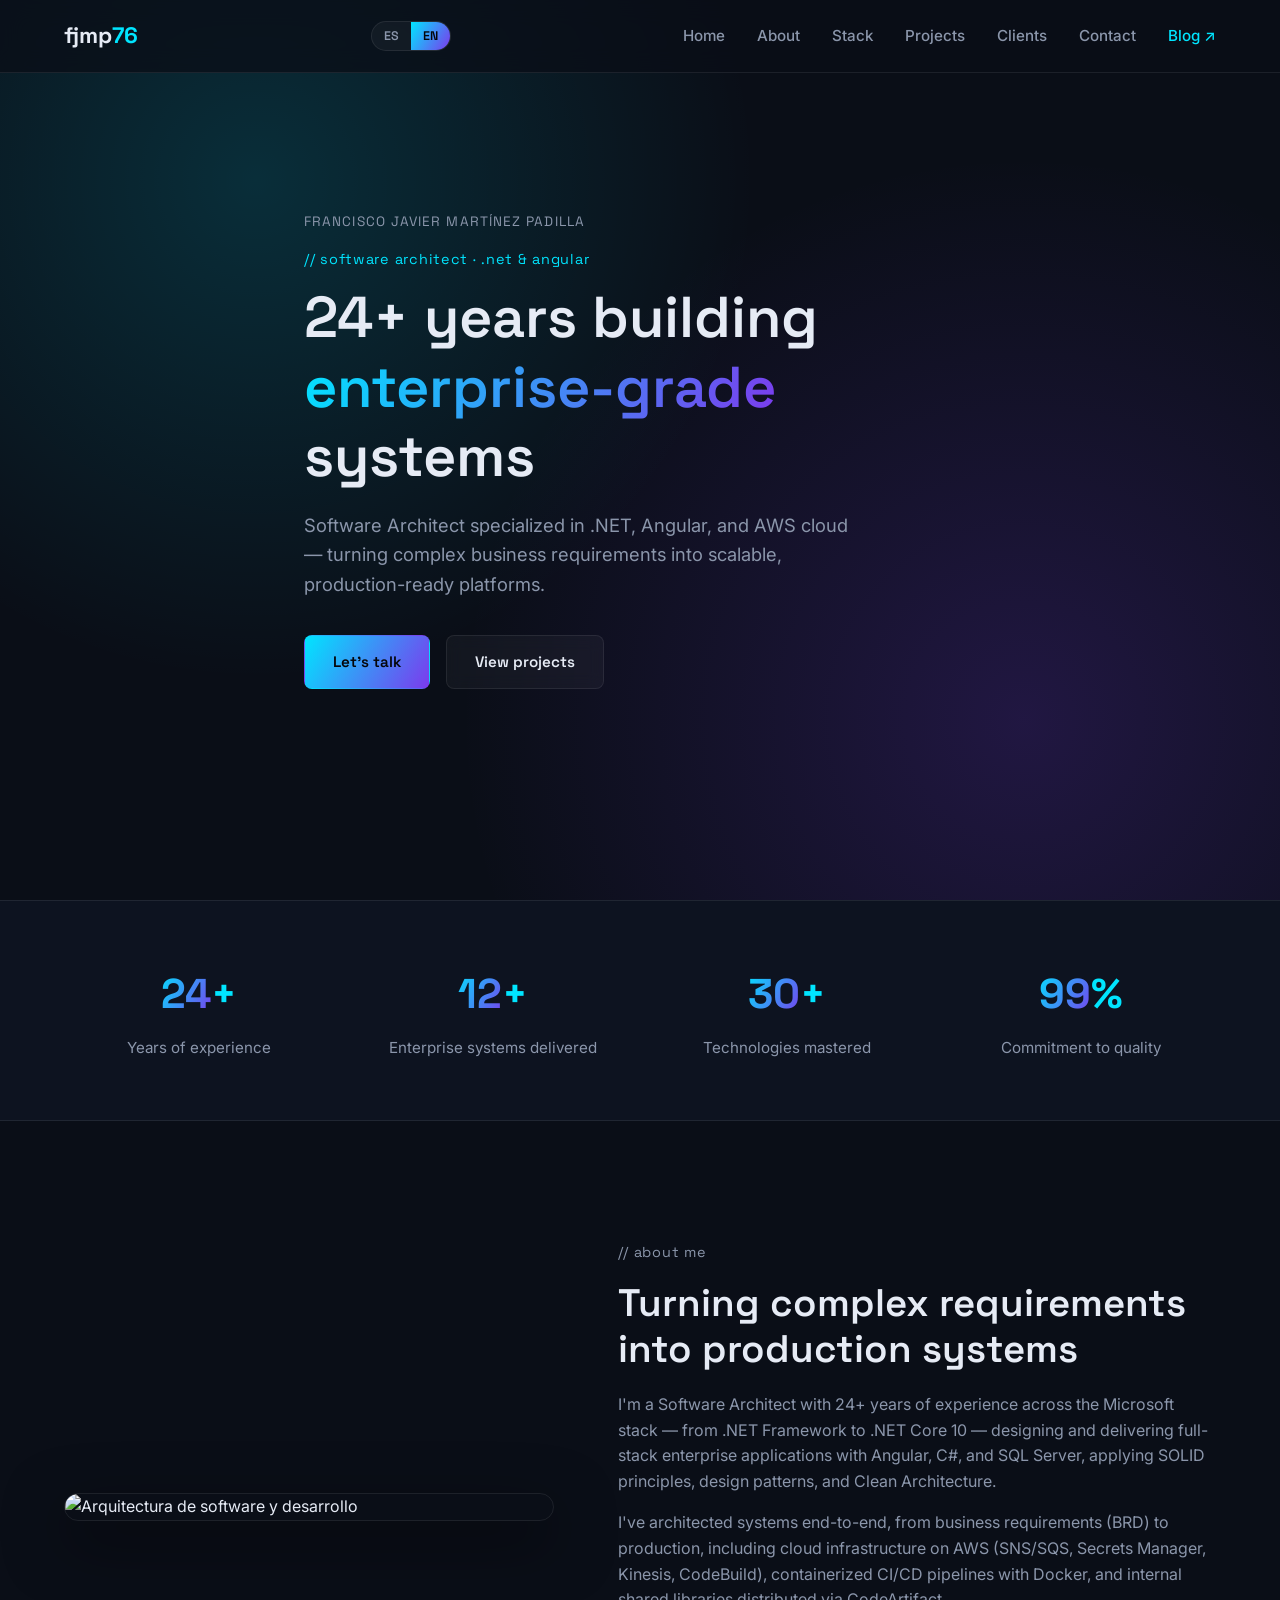
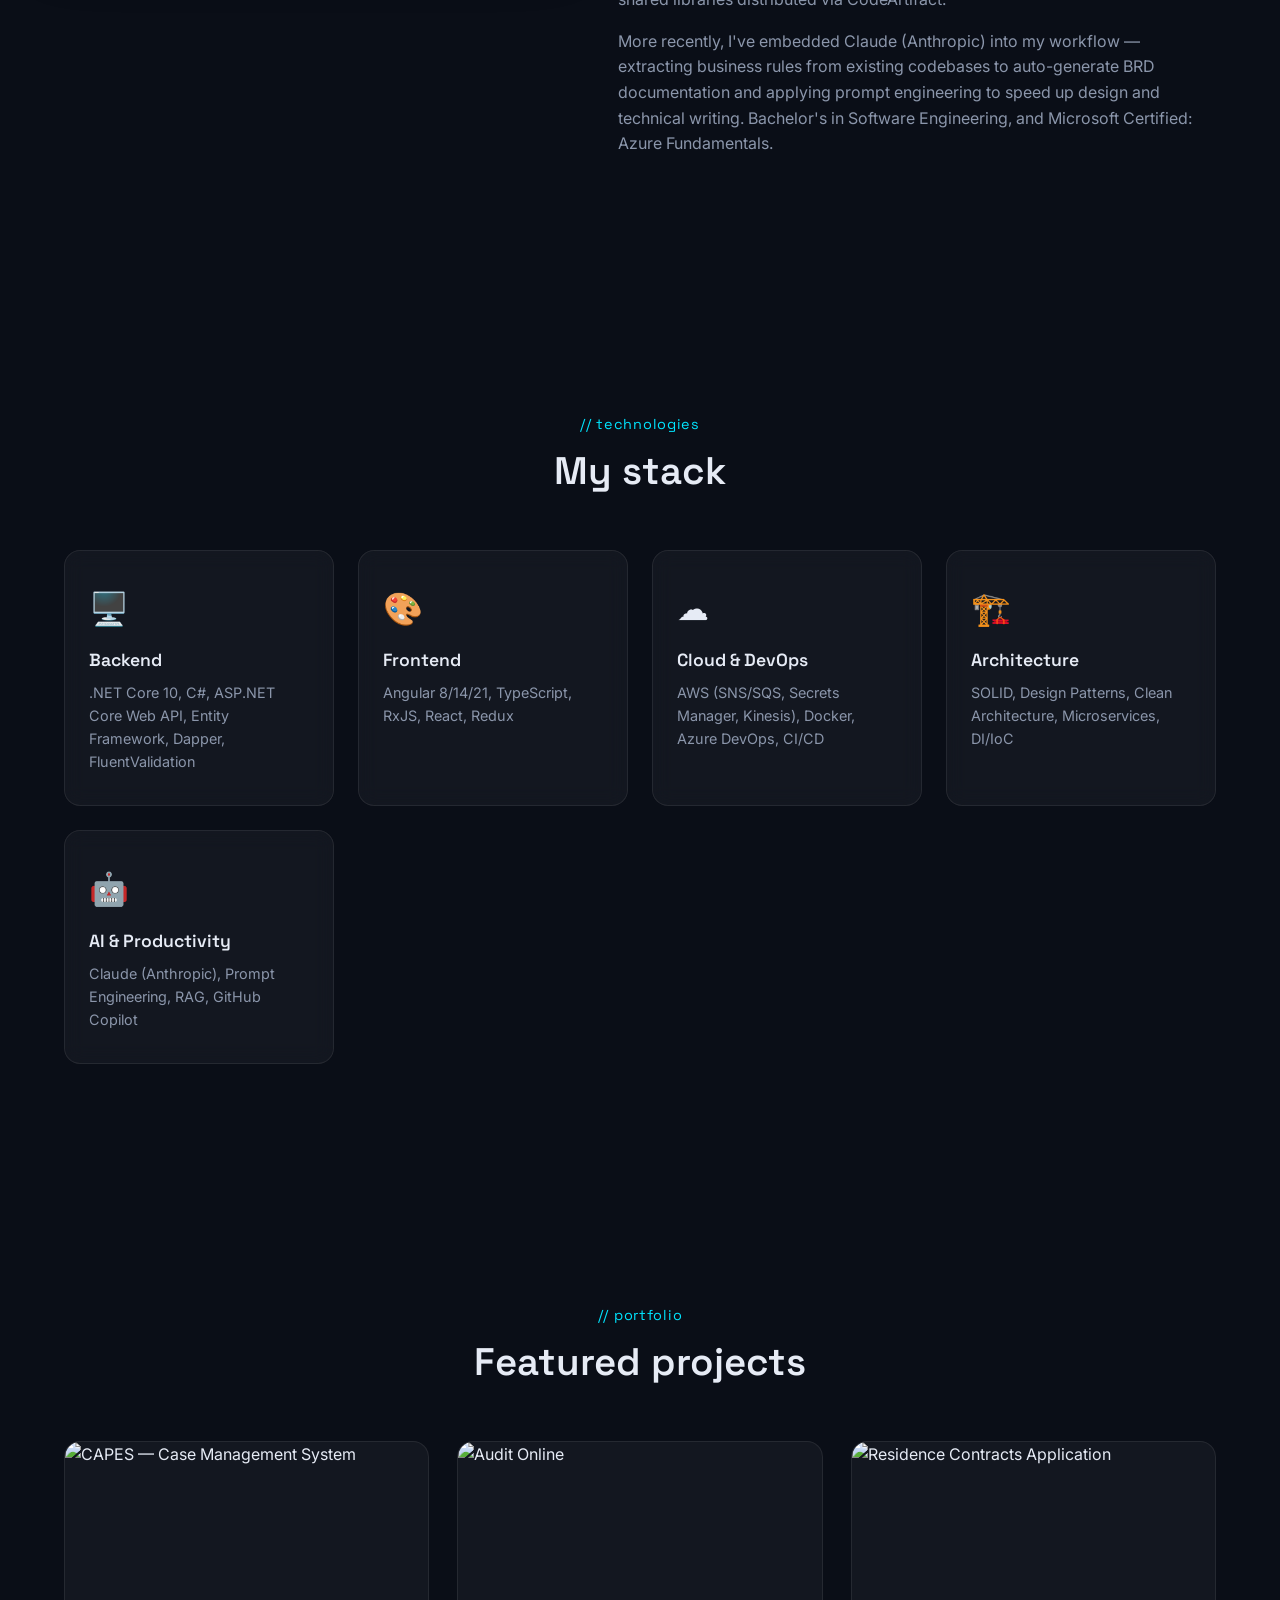
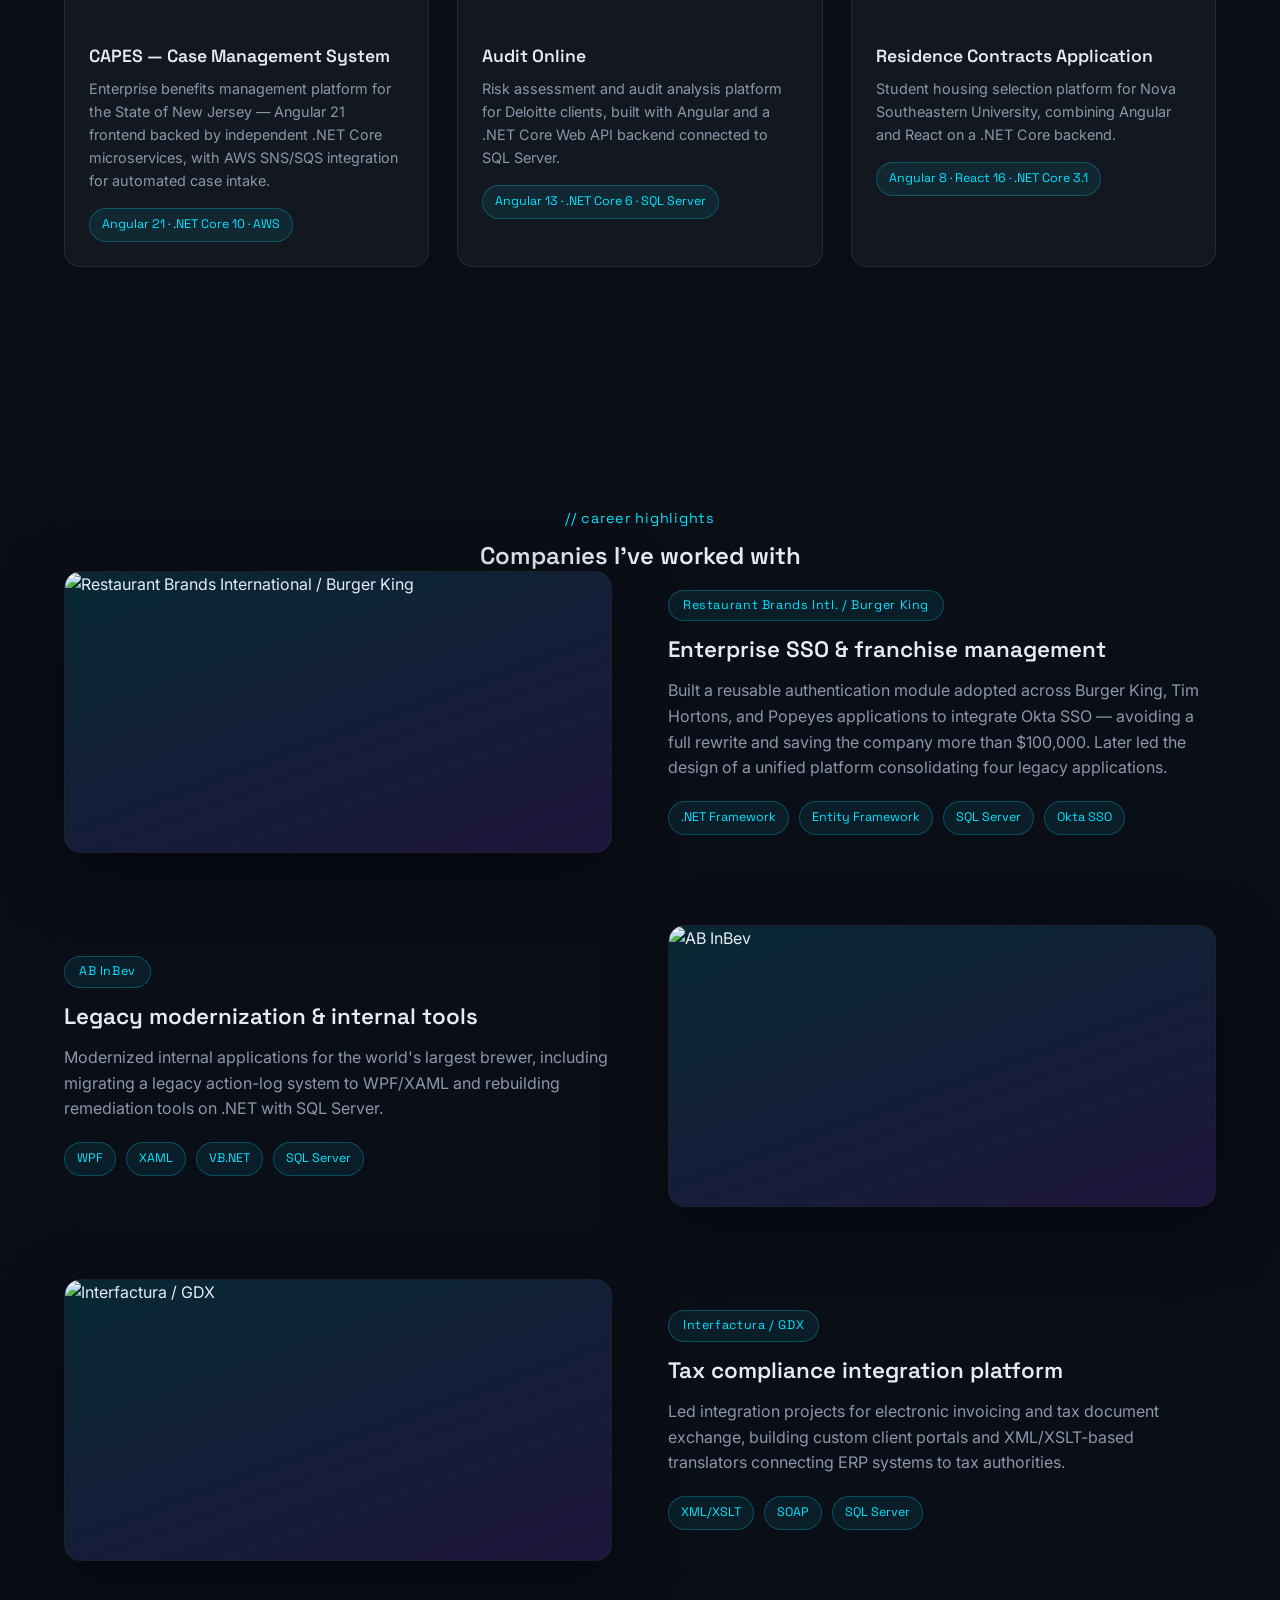
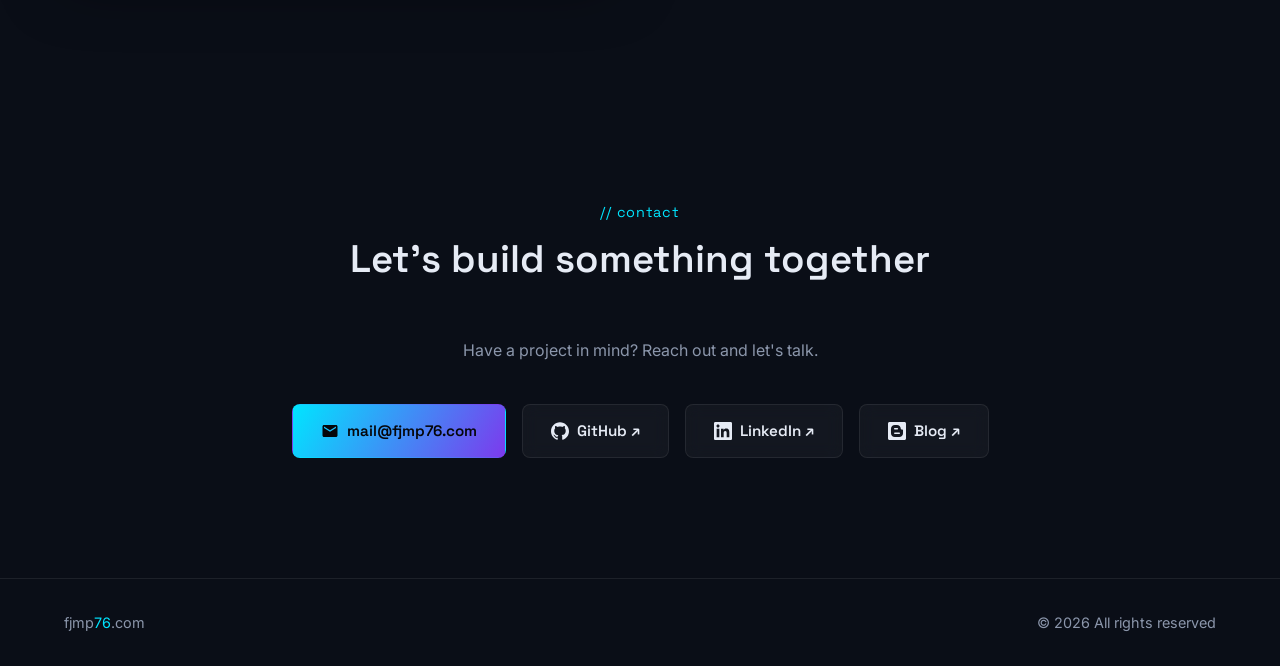
==== commit 7ed2bd50: "++" ====
--- a/index.html
+++ b/index.html
@@ -221,9 +221,22 @@
       <h2 class="center" data-i18n="contact.title">Construyamos algo juntos</h2>
       <p class="center contact-sub" data-i18n="contact.sub">¿Tienes un proyecto en mente? Escríbeme y conversemos.</p>
       <div class="contact-links">
-        <a href="mailto:mail@fjmp76.com" class="btn btn-primary">✉️ mail@fjmp76.com</a>
-        <a href="https://github.com/fjmp76-dev" target="_blank" rel="noopener" class="btn btn-ghost">GitHub ↗</a>
-        <a href="https://blog.fjmp76.com" target="_blank" rel="noopener" class="btn btn-ghost">Blog ↗</a>
+        <a href="mailto:mail@fjmp76.com" class="btn btn-primary">
+          <svg class="btn-icon" viewBox="0 0 24 24" fill="currentColor" aria-hidden="true"><path d="M20 4H4c-1.1 0-1.99.9-1.99 2L2 18c0 1.1.9 2 2 2h16c1.1 0 2-.9 2-2V6c0-1.1-.9-2-2-2zm0 4-8 5-8-5V6l8 5 8-5v2z"/></svg>
+          mail@fjmp76.com
+        </a>
+        <a href="https://github.com/fjmp76-dev" target="_blank" rel="noopener" class="btn btn-ghost">
+          <svg class="btn-icon" viewBox="0 0 24 24" fill="currentColor" aria-hidden="true"><path d="M12 .297c-6.63 0-12 5.373-12 12 0 5.303 3.438 9.8 8.205 11.385.6.113.82-.258.82-.577 0-.285-.01-1.04-.015-2.04-3.338.724-4.042-1.61-4.042-1.61C4.422 18.07 3.633 17.7 3.633 17.7c-1.087-.744.084-.729.084-.729 1.205.084 1.838 1.236 1.838 1.236 1.07 1.835 2.809 1.305 3.495.998.108-.776.417-1.305.76-1.605-2.665-.3-5.466-1.332-5.466-5.93 0-1.31.465-2.38 1.235-3.22-.135-.303-.54-1.523.105-3.176 0 0 1.005-.322 3.3 1.23.96-.267 1.98-.399 3-.405 1.02.006 2.04.138 3 .405 2.28-1.552 3.285-1.23 3.285-1.23.645 1.653.24 2.873.12 3.176.765.84 1.23 1.91 1.23 3.22 0 4.61-2.805 5.625-5.475 5.92.42.36.81 1.096.81 2.22 0 1.606-.015 2.896-.015 3.286 0 .315.21.69.825.57C20.565 22.092 24 17.592 24 12.297c0-6.627-5.373-12-12-12"/></svg>
+          GitHub ↗
+        </a>
+        <a href="https://www.linkedin.com/in/fjmp76" target="_blank" rel="noopener" class="btn btn-ghost">
+          <svg class="btn-icon" viewBox="0 0 24 24" fill="currentColor" aria-hidden="true"><path d="M20.447 20.452h-3.554v-5.569c0-1.328-.027-3.037-1.852-3.037-1.853 0-2.136 1.445-2.136 2.939v5.667H9.351V9h3.414v1.561h.046c.477-.9 1.637-1.85 3.37-1.85 3.601 0 4.267 2.37 4.267 5.455v6.286zM5.337 7.433c-1.144 0-2.063-.926-2.063-2.065 0-1.138.92-2.063 2.063-2.063 1.14 0 2.064.925 2.064 2.063 0 1.139-.925 2.065-2.064 2.065zm1.782 13.019H3.555V9h3.564v11.452zM22.225 0H1.771C.792 0 0 .774 0 1.729v20.542C0 23.227.792 24 1.771 24h20.451C23.2 24 24 23.227 24 22.271V1.729C24 .774 23.2 0 22.222 0h.003z"/></svg>
+          LinkedIn ↗
+        </a>
+        <a href="https://blog.fjmp76.com" target="_blank" rel="noopener" class="btn btn-ghost">
+          <svg class="btn-icon" viewBox="0 0 24 24" fill="currentColor" aria-hidden="true"><path d="M21.976 24H2.026C.9 24 0 23.1 0 21.976V2.026C0 .9.9 0 2.025 0H22.05C23.1 0 24 .9 24 2.025v19.95C24 23.1 23.1 24 21.976 24zM12 3.975H9c-2.775 0-5.025 2.25-5.025 5.025v6c0 2.774 2.25 5.024 5.025 5.024h6c2.774 0 5.024-2.25 5.024-5.024v-3.975c0-.6-.45-1.05-1.05-1.05H18c-.524 0-.976-.45-.976-.976 0-2.776-2.25-5.026-5.024-5.026zm3.074 12H9c-.525 0-.975-.45-.975-.975s.45-.976.975-.976h6.074c.526 0 .977.45.977.976s-.45.976-.975.976zm-2.55-7.95c.527 0 .976.45.976.975s-.45.975-.975.975h-3.6c-.525 0-.976-.45-.976-.975s.45-.975.975-.975h3.6z"/></svg>
+          Blog ↗
+        </a>
       </div>
     </div>
   </section>
--- a/css/style.css
+++ b/css/style.css
@@ -56,7 +56,9 @@
 .center { text-align: center; margin-left: auto; margin-right: auto; }
 
 .btn {
-  display: inline-block;
+  display: inline-flex;
+  align-items: center;
+  gap: 8px;
   padding: 14px 28px;
   border-radius: 8px;
   font-family: var(--font-display);
@@ -65,6 +67,12 @@
   text-decoration: none;
   transition: transform 0.2s ease, box-shadow 0.2s ease, background 0.2s ease;
   border: 1px solid transparent;
+}
+
+.btn-icon {
+  width: 18px;
+  height: 18px;
+  flex-shrink: 0;
 }
 
 .btn-primary {
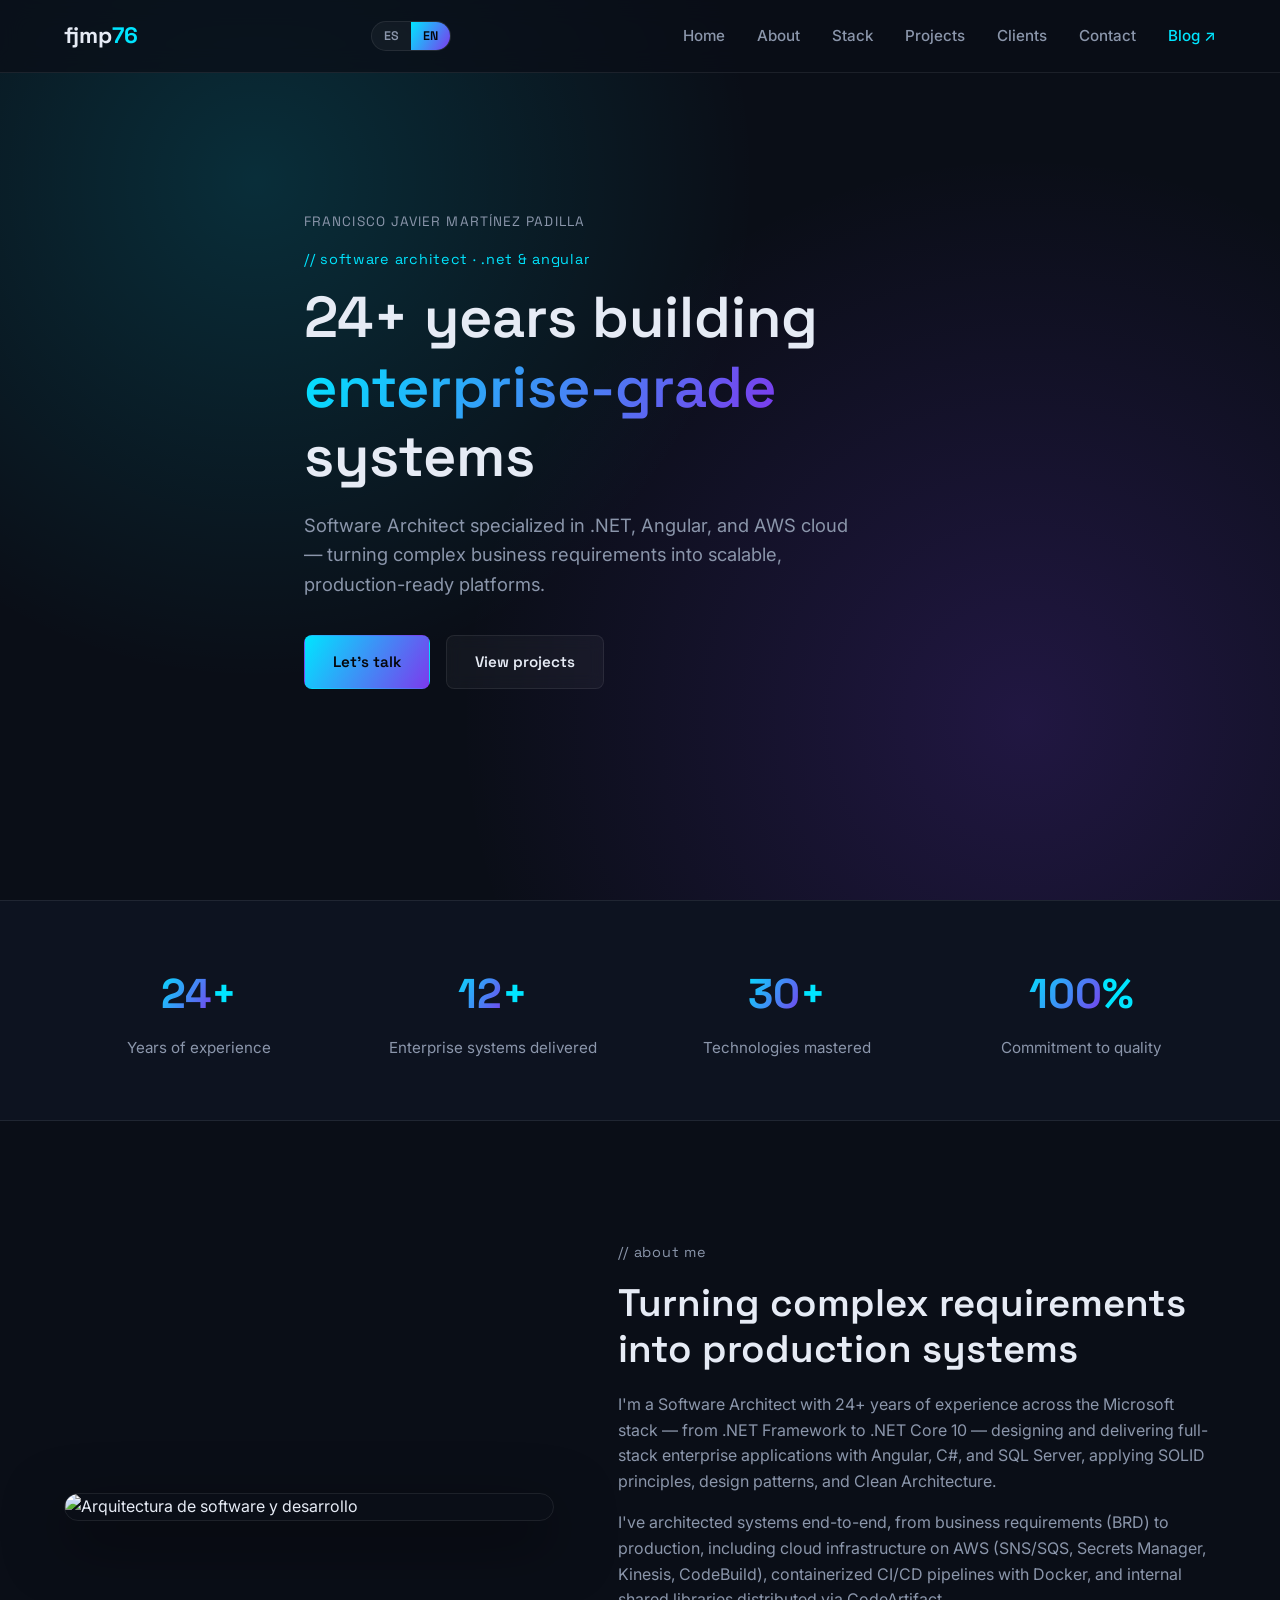
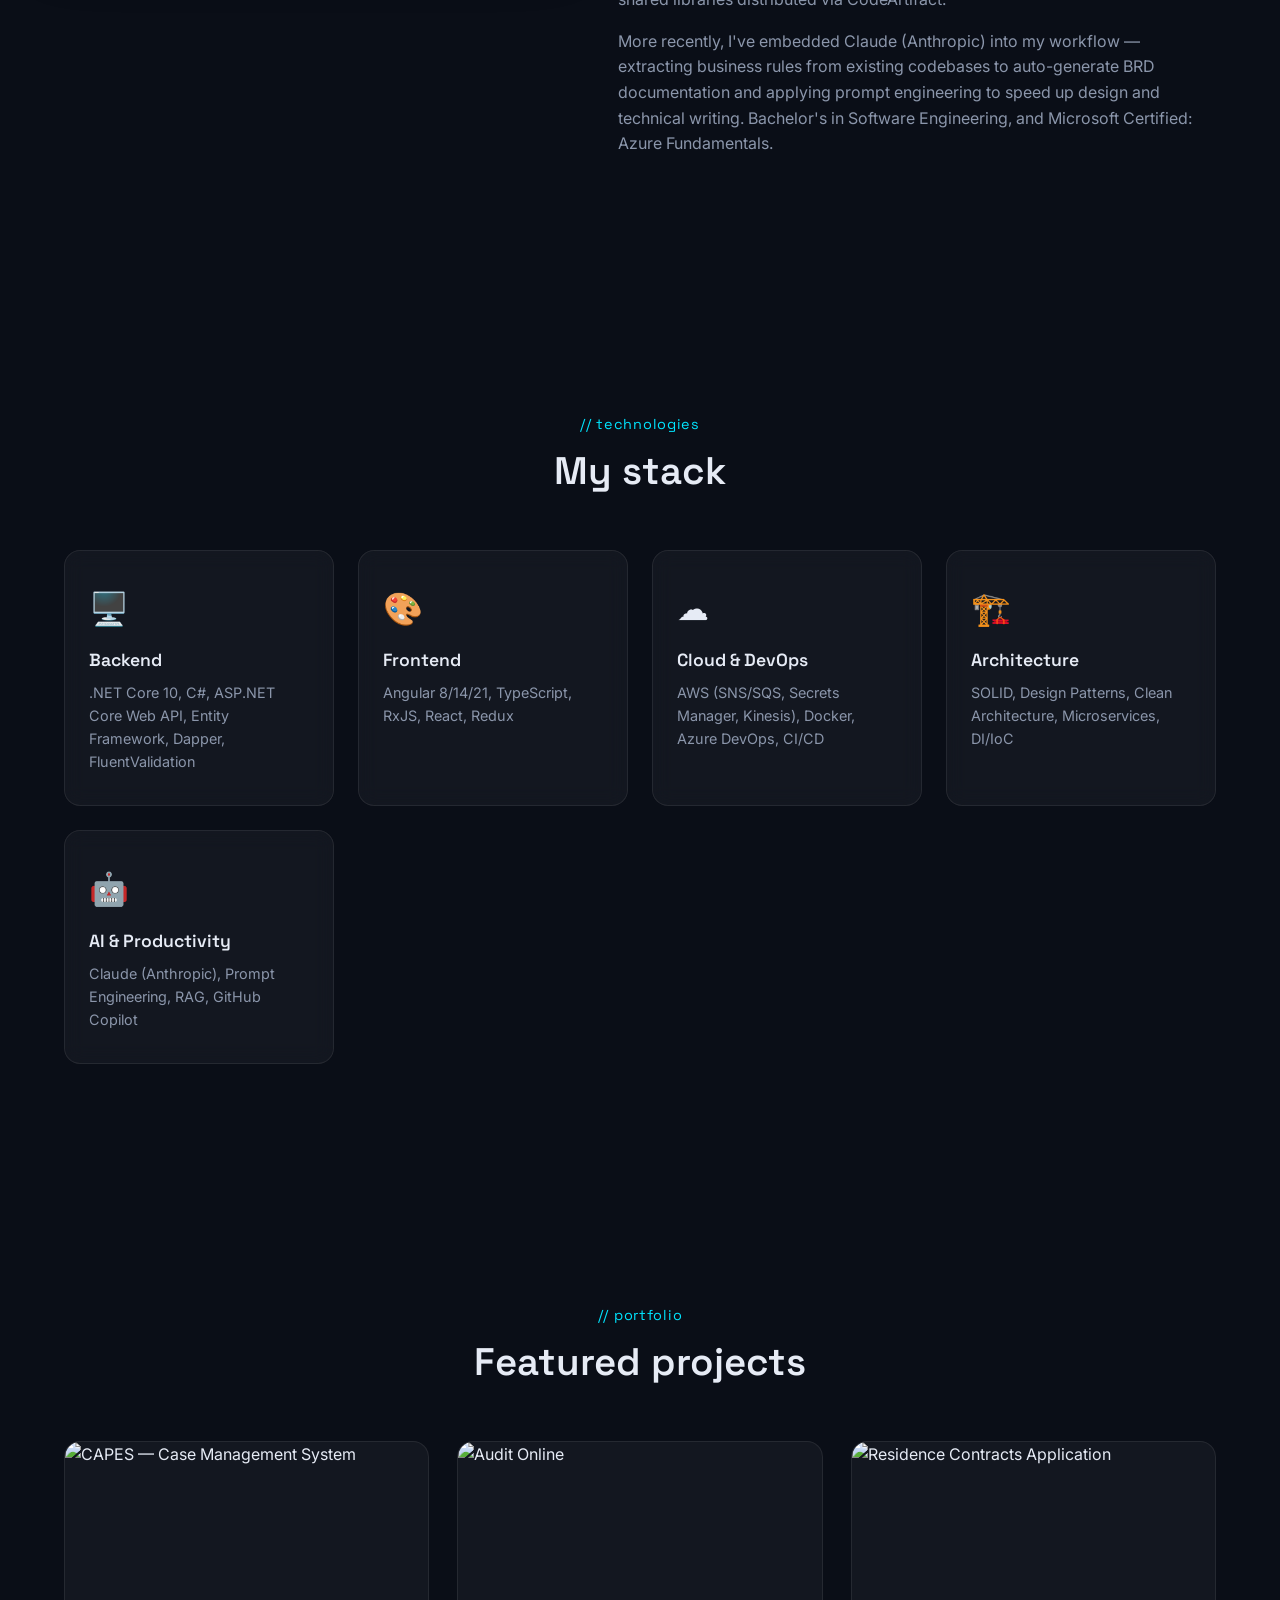
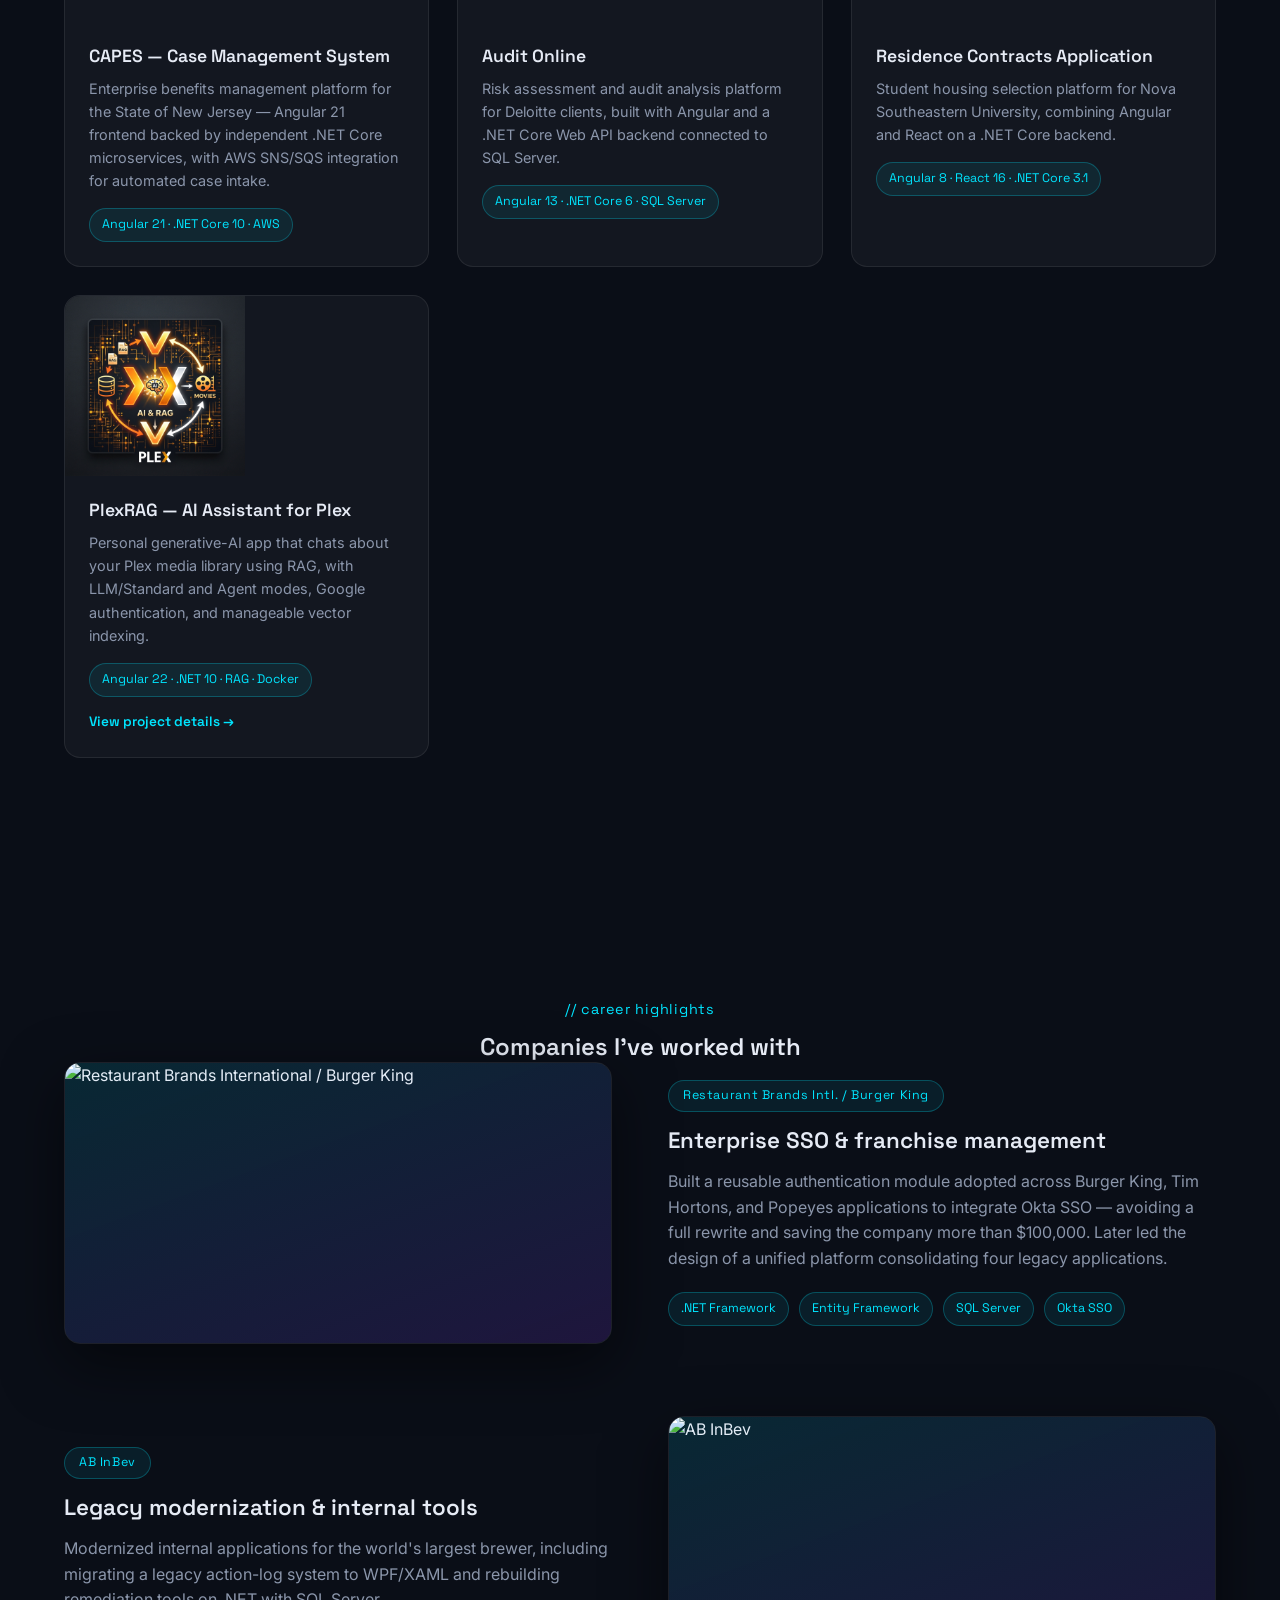
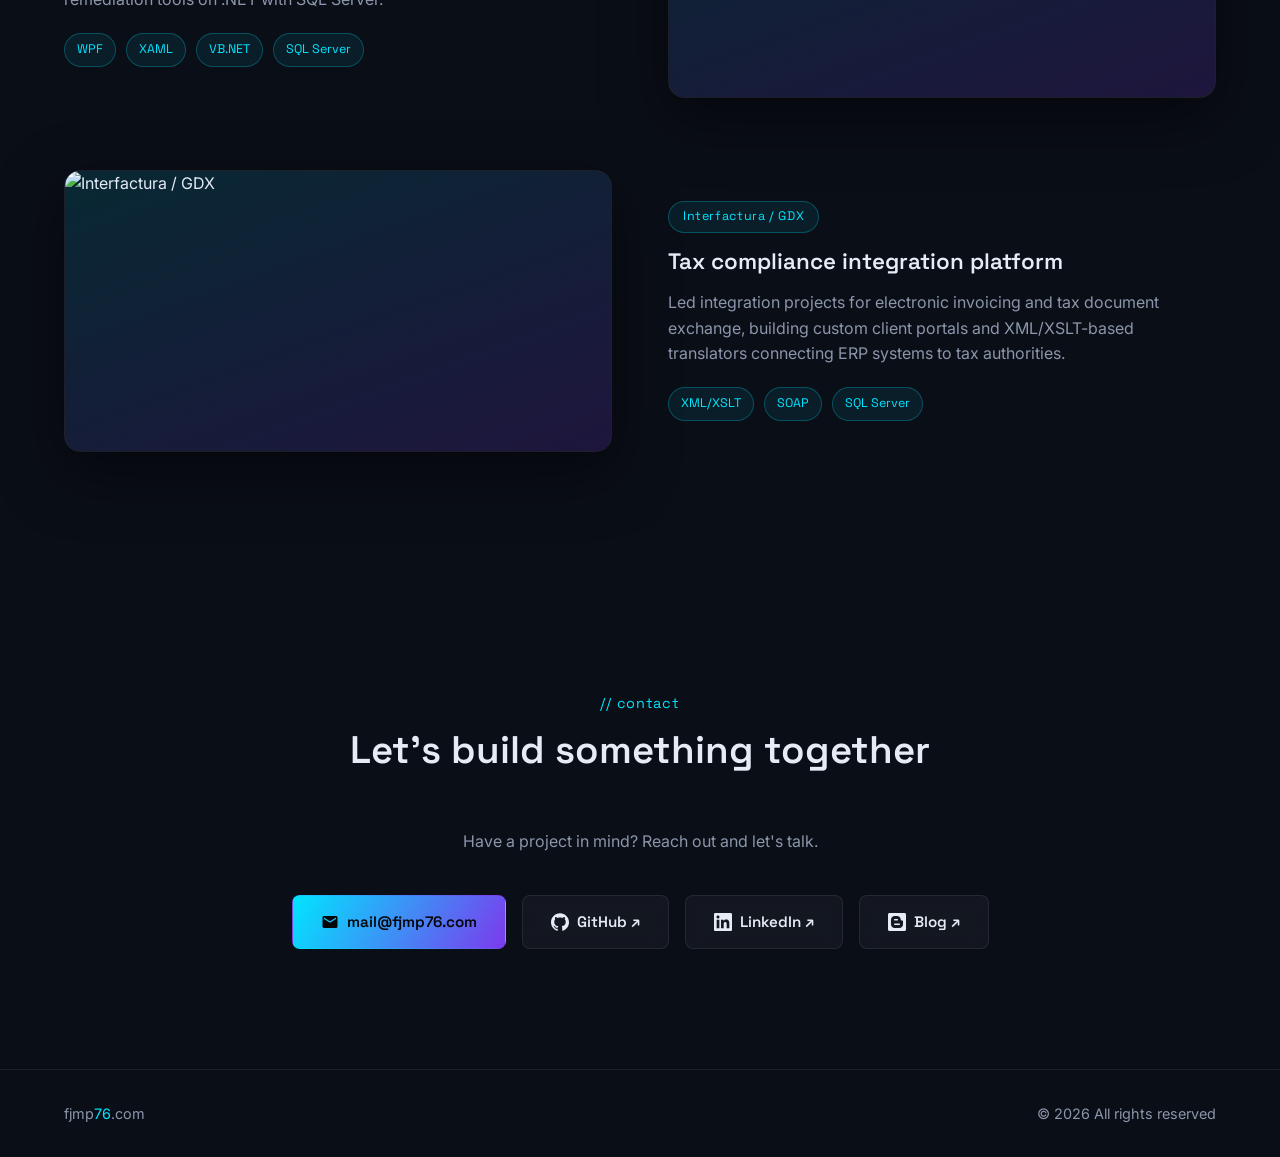
==== commit a35b1dcb: "plexragai" ====
--- a/index.html
+++ b/index.html
@@ -153,6 +153,15 @@
             <span class="tag">Angular 8 · React 16 · .NET Core 3.1</span>
           </div>
         </article>
+        <article class="project-card">
+          <img src="img/plexragai.jpg" alt="PlexRAG — AI assistant for Plex media libraries" loading="lazy" />
+          <div class="project-info">
+            <h3 data-i18n="projects.p4.title">PlexRAG — Asistente de IA para Plex</h3>
+            <p data-i18n="projects.p4.desc">Aplicación personal de IA generativa que conversa sobre tu biblioteca de Plex usando RAG, con modos LLM/Standard y Agent, autenticación con Google e indexado vectorial administrable.</p>
+            <span class="tag">Angular 22 · .NET 10 · RAG · Docker</span>
+            <a href="plexrag.html" class="project-link" data-i18n="projects.p4.cta">Ver detalles del proyecto →</a>
+          </div>
+        </article>
       </div>
     </div>
   </section>
--- a/css/style.css
+++ b/css/style.css
@@ -349,6 +349,21 @@
 .project-info h3 { margin-bottom: 10px; font-size: 1.1rem; }
 .project-info p { color: var(--text-muted); font-size: 0.9rem; margin-bottom: 16px; }
 
+.project-link {
+  display: inline-flex;
+  align-items: center;
+  gap: 6px;
+  margin-top: 14px;
+  color: var(--cyan);
+  font-family: var(--font-display);
+  font-size: 0.85rem;
+  font-weight: 600;
+  text-decoration: none;
+  transition: gap 0.2s ease;
+}
+
+.project-link:hover { gap: 10px; }
+
 .tag {
   display: inline-block;
   font-size: 0.78rem;
@@ -453,6 +468,108 @@
 /* Scroll reveal */
 .reveal { opacity: 0; transform: translateY(24px); transition: opacity 0.6s ease, transform 0.6s ease; }
 .reveal.visible { opacity: 1; transform: translateY(0); }
+
+/* Project detail page (PlexRAG) */
+.phero { position: relative; overflow: hidden; }
+
+.phero::before {
+  content: "";
+  position: absolute;
+  inset: 0;
+  background:
+    radial-gradient(circle at 15% 20%, rgba(0, 229, 255, 0.12), transparent 40%),
+    radial-gradient(circle at 85% 60%, rgba(124, 58, 237, 0.18), transparent 45%);
+  z-index: 0;
+}
+
+.phero .container { position: relative; z-index: 1; }
+
+.phero-grid { display: grid; grid-template-columns: 1.1fr 0.9fr; gap: 56px; align-items: center; }
+
+.phero-text h1 { font-size: clamp(2.2rem, 5vw, 3.4rem); margin-bottom: 20px; }
+.phero-text p { color: var(--text-muted); font-size: 1.1rem; margin-bottom: 32px; max-width: 540px; }
+
+.phero-actions { display: flex; gap: 16px; flex-wrap: wrap; }
+
+.phero-visual { display: flex; justify-content: center; }
+.phero-visual svg { width: 100%; max-width: 420px; filter: drop-shadow(0 20px 50px rgba(124, 58, 237, 0.35)); }
+
+.lead p { color: var(--text-muted); margin-bottom: 16px; max-width: 760px; }
+.lead p:last-child { margin-bottom: 0; }
+.lead.center p { margin-left: auto; margin-right: auto; }
+
+.shot-frame {
+  border-radius: 16px;
+  border: 1px solid var(--surface-border);
+  overflow: hidden;
+  box-shadow: 0 20px 60px rgba(0, 0, 0, 0.5);
+  background: var(--bg-alt);
+  max-width: 920px;
+  margin: 48px auto 0;
+}
+
+.shot-frame-bar {
+  display: flex;
+  align-items: center;
+  gap: 8px;
+  padding: 12px 16px;
+  background: rgba(255, 255, 255, 0.03);
+  border-bottom: 1px solid var(--surface-border);
+}
+
+.shot-frame-bar span { width: 10px; height: 10px; border-radius: 50%; background: var(--surface-border); }
+
+.shot-frame img { width: 100%; display: block; }
+
+.shot-caption { text-align: center; color: var(--text-muted); font-size: 0.9rem; margin-top: 16px; }
+
+.tech-grid {
+  display: grid;
+  grid-template-columns: repeat(auto-fit, minmax(180px, 1fr));
+  gap: 20px;
+}
+
+.tech-card {
+  background: var(--surface);
+  border: 1px solid var(--surface-border);
+  border-radius: 14px;
+  padding: 28px 20px;
+  text-align: center;
+  backdrop-filter: blur(10px);
+  transition: transform 0.25s ease, border-color 0.25s ease, box-shadow 0.25s ease;
+}
+
+.tech-card:hover {
+  transform: translateY(-4px);
+  border-color: var(--cyan);
+  box-shadow: 0 16px 32px rgba(0, 229, 255, 0.1);
+}
+
+.tech-logo {
+  width: 44px;
+  height: 44px;
+  margin: 0 auto 16px;
+  display: flex;
+  align-items: center;
+  justify-content: center;
+}
+
+.tech-logo svg { width: 100%; height: 100%; }
+
+.tech-card h3 { font-size: 0.95rem; margin-bottom: 4px; }
+.tech-card p { color: var(--text-muted); font-size: 0.8rem; }
+
+.back-crumb {
+  display: inline-flex;
+  align-items: center;
+  color: var(--text-muted);
+  text-decoration: none;
+  font-size: 0.9rem;
+  font-family: var(--font-display);
+  transition: color 0.2s ease;
+}
+
+.back-crumb:hover { color: var(--cyan); }
 
 /* Responsive */
 @media (max-width: 900px) {
@@ -465,6 +582,9 @@
   .client-case.reverse .client-image,
   .client-case.reverse .client-info { order: initial; }
   .client-list { gap: 48px; }
+  .phero-grid { grid-template-columns: 1fr; gap: 32px; }
+  .phero-visual { order: -1; }
+  .tech-grid { grid-template-columns: repeat(2, 1fr); }
 }
 
 @media (max-width: 720px) {
